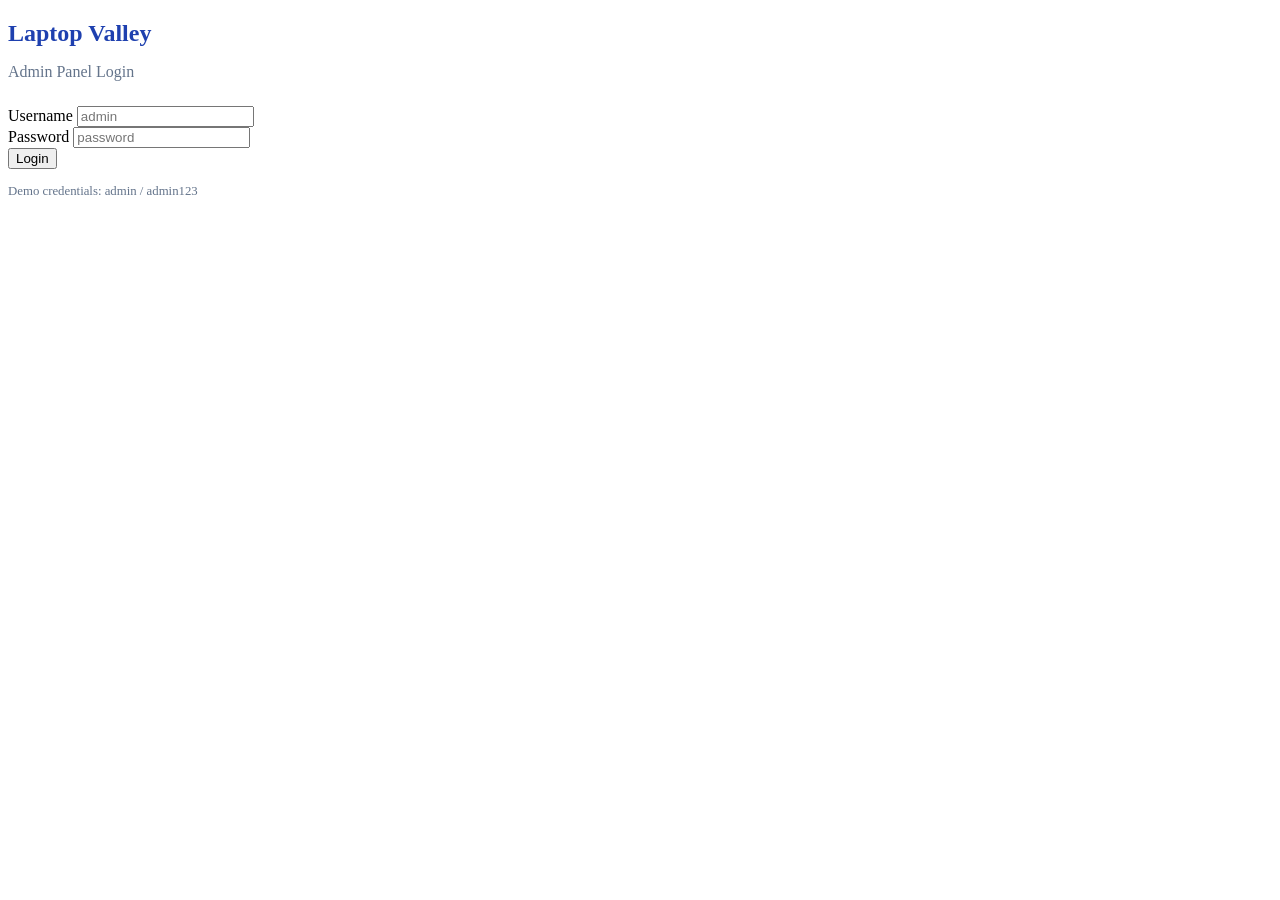
==== admin.html @ 6783f276 "Uploading basic files" ====
<!DOCTYPE html>
<html lang="en">
<head>
<meta charset="UTF-8">
<meta name="viewport" content="width=device-width, initial-scale=1.0">
<title>Admin Panel - Laptop Valley</title>
<link rel="stylesheet" href="css/style.css">
</head>
<body class="admin-body">

<div id="loginScreen" class="admin-login">
  <h2 style="color:#1e40af; margin-bottom:5px;">Laptop Valley</h2>
  <p style="color:#64748b; margin-bottom:25px;">Admin Panel Login</p>
  <div class="form-group" style="text-align:left;">
    <label>Username</label>
    <input type="text" id="adminUser" placeholder="admin">
  </div>
  <div class="form-group" style="text-align:left;">
    <label>Password</label>
    <input type="password" id="adminPass" placeholder="password">
  </div>
  <button type="button" class="btn btn-primary btn-block" id="loginBtn">Login</button>
  <p id="loginError" class="error-text" style="display:none;">Invalid username or password</p>
  <p style="margin-top:15px; font-size:0.8rem; color:#64748b;">
    Demo credentials: admin / admin123
  </p>
</div>

<div id="adminDashboard" style="display:none;">
  <div class="admin-header">
    <div class="logo" style="color:white; font-size:1.4rem;">Laptop<span style="color:#60a5fa;">Valley</span> Admin</div>
    <div>
      <a href="index.html" style="color:white; margin-right:20px;">View Store</a>
      <button type="button" class="btn" style="background:#ef4444; color:white;" id="logoutBtn">Logout</button>
    </div>
  </div>

  <div class="admin-container">
    <div class="stats-grid">
      <div class="stat-card">
        <h4>Total Laptops</h4>
        <div class="num" id="statLaptops">0</div>
      </div>
      <div class="stat-card">
        <h4>Total Orders</h4>
        <div class="num" id="statOrders">0</div>
      </div>
      <div class="stat-card">
        <h4>Pending Orders</h4>
        <div class="num" id="statPending">0</div>
      </div>
      <div class="stat-card">
        <h4>Total Revenue</h4>
        <div class="num" id="statRevenue">Rs. 0</div>
      </div>
    </div>

    <div class="admin-tabs">
      <button type="button" class="tab-btn active" data-tab="add">Add Laptop</button>
      <button type="button" class="tab-btn" data-tab="manage">Manage Laptops</button>
      <button type="button" class="tab-btn" data-tab="orders">Orders</button>
    </div>

    <div id="tab-add" class="tab-content active">
      <div class="card">
        <h2 style="color:#1e40af; margin-bottom:20px;">Add New Laptop</h2>
        <form id="laptopForm">
          <div class="form-row">
            <div class="form-group">
              <label>Brand *</label>
              <select id="f_brand" required>
                <option value="">Select Brand</option>
                <option value="Dell">Dell</option>
                <option value="HP">HP</option>
                <option value="Lenovo">Lenovo</option>
                <option value="ASUS">ASUS</option>
                <option value="Apple">Apple</option>
                <option value="Acer">Acer</option>
                <option value="MSI">MSI</option>
                <option value="Samsung">Samsung</option>
                <option value="Microsoft">Microsoft</option>
              </select>
            </div>
            <div class="form-group">
              <label>Model Name *</label>
              <input type="text" id="f_model" placeholder="e.g. XPS 15 9530" required>
            </div>
          </div>

          <div class="form-row">
            <div class="form-group">
              <label>Processor Brand *</label>
              <select id="f_procBrand" required>
                <option value="">Select</option>
                <option value="Intel">Intel</option>
                <option value="AMD">AMD</option>
                <option value="Apple">Apple</option>
                <option value="Qualcomm">Qualcomm</option>
              </select>
            </div>
            <div class="form-group">
              <label>Processor Model *</label>
              <input type="text" id="f_procModel" placeholder="e.g. Core i7-13700H" required>
            </div>
          </div>

          <div class="form-row">
            <div class="form-group">
              <label>RAM Size *</label>
              <select id="f_ramSize" required>
                <option value="">Select</option>
                <option value="4GB">4GB</option>
                <option value="8GB">8GB</option>
                <option value="16GB">16GB</option>
                <option value="32GB">32GB</option>
                <option value="64GB">64GB</option>
              </select>
            </div>
            <div class="form-group">
              <label>RAM Type *</label>
              <select id="f_ramType" required>
                <option value="">Select</option>
                <option value="DDR4">DDR4</option>
                <option value="DDR5">DDR5</option>
                <option value="LPDDR4X">LPDDR4X</option>
                <option value="LPDDR5">LPDDR5</option>
                <option value="Unified Memory">Unified Memory</option>
              </select>
            </div>
          </div>

          <div class="form-row">
            <div class="form-group">
              <label>Storage Type *</label>
              <select id="f_storageType" required>
                <option value="">Select</option>
                <option value="SSD">SSD</option>
                <option value="HDD">HDD</option>
                <option value="SSD+HDD">SSD+HDD</option>
                <option value="eMMC">eMMC</option>
              </select>
            </div>
            <div class="form-group">
              <label>Storage Capacity *</label>
              <select id="f_storageCap" required>
                <option value="">Select</option>
                <option value="128GB">128GB</option>
                <option value="256GB">256GB</option>
                <option value="512GB">512GB</option>
                <option value="1TB">1TB</option>
                <option value="2TB">2TB</option>
              </select>
            </div>
          </div>

          <div class="form-row">
            <div class="form-group">
              <label>Display Size *</label>
              <select id="f_displaySize" required>
                <option value="">Select</option>
                <option value="13.3 inch">13.3 inch</option>
                <option value="13.6 inch">13.6 inch</option>
                <option value="14 inch">14 inch</option>
                <option value="15.6 inch">15.6 inch</option>
                <option value="16 inch">16 inch</option>
                <option value="17.3 inch">17.3 inch</option>
              </select>
            </div>
            <div class="form-group">
              <label>Display Resolution *</label>
              <select id="f_displayRes" required>
                <option value="">Select</option>
                <option value="HD 1366x768">HD 1366x768</option>
                <option value="FHD 1920x1080">FHD 1920x1080</option>
                <option value="FHD+ 1920x1200">FHD+ 1920x1200</option>
                <option value="QHD 2560x1440">QHD 2560x1440</option>
                <option value="4K UHD 3840x2160">4K UHD 3840x2160</option>
                <option value="Retina">Retina</option>
              </select>
            </div>
          </div>

          <div class="form-row">
            <div class="form-group">
              <label>Display Panel Type *</label>
              <select id="f_displayType" required>
                <option value="">Select</option>
                <option value="IPS">IPS</option>
                <option value="OLED">OLED</option>
                <option value="TN">TN</option>
                <option value="Mini-LED">Mini-LED</option>
              </select>
            </div>
            <div class="form-group">
              <label>Graphics Card *</label>
              <input type="text" id="f_graphics" placeholder="e.g. NVIDIA RTX 4060 8GB" required>
            </div>
          </div>

          <div class="form-row">
            <div class="form-group">
              <label>Operating System *</label>
              <select id="f_os" required>
                <option value="">Select</option>
                <option value="Windows 11 Home">Windows 11 Home</option>
                <option value="Windows 11 Pro">Windows 11 Pro</option>
                <option value="macOS">macOS</option>
                <option value="Linux">Linux</option>
                <option value="No OS">No OS</option>
              </select>
            </div>
            <div class="form-group">
              <label>Battery *</label>
              <input type="text" id="f_battery" placeholder="e.g. 86Wh, up to 13 hrs" required>
            </div>
          </div>

          <div class="form-row">
            <div class="form-group">
              <label>Weight *</label>
              <input type="text" id="f_weight" placeholder="e.g. 1.86 kg" required>
            </div>
            <div class="form-group">
              <label>Color *</label>
              <input type="text" id="f_color" placeholder="e.g. Platinum Silver" required>
            </div>
          </div>

          <div class="form-row">
            <div class="form-group">
              <label>Warranty *</label>
              <select id="f_warranty" required>
                <option value="">Select</option>
                <option value="No Warranty">No Warranty</option>
                <option value="6 Months">6 Months</option>
                <option value="1 Year">1 Year</option>
                <option value="2 Years">2 Years</option>
                <option value="3 Years">3 Years</option>
              </select>
            </div>
            <div class="form-group">
              <label>Price (Rs.) *</label>
              <input type="number" id="f_price" placeholder="e.g. 425000" required min="0">
            </div>
          </div>

          <div class="form-row">
            <div class="form-group">
              <label>Stock Quantity *</label>
              <input type="number" id="f_stock" placeholder="e.g. 10" required min="0">
            </div>
            <div class="form-group">
              <label>Image URL *</label>
              <input type="url" id="f_image" placeholder="https://example.com/image.jpg" required>
            </div>
          </div>

          <div class="form-group">
            <label>Description</label>
            <textarea id="f_description" rows="3" placeholder="Brief description"></textarea>
          </div>

          <input type="hidden" id="f_editId" value="">
          <button type="submit" class="btn btn-primary btn-block" style="padding:14px;" id="submitBtn">
            Add Laptop
          </button>
        </form>
      </div>
    </div>

    <div id="tab-manage" class="tab-content">
      <div class="table-wrap">
        <table class="admin-table">
          <thead>
            <tr>
              <th>Image</th><th>Brand</th><th>Model</th><th>Specs</th>
              <th>Price</th><th>Stock</th><th>Actions</th>
            </tr>
          </thead>
          <tbody id="laptopTableBody"></tbody>
        </table>
      </div>
    </div>

    <div id="tab-orders" class="tab-content">
      <div class="table-wrap">
        <table class="admin-table">
          <thead>
            <tr>
              <th>Order ID</th><th>Customer</th><th>Contact</th>
              <th>Items</th><th>Total</th><th>Payment</th><th>Status</th><th>Action</th>
            </tr>
          </thead>
          <tbody id="ordersTableBody">
            <th>Order ID</th><th>Customer</th><th>Contact</th>
            <th>Items</th><th>Total</th><th>Payment</th><th>Status</th><th>Action</th>
          </tbody>
        </table>
      </div>
    </div>
  </div>
</div>

<div class="toast" id="toast"></div>

<script src="js/data.js"></script>
<script src="js/admin.js"></script>
</body>
</html>
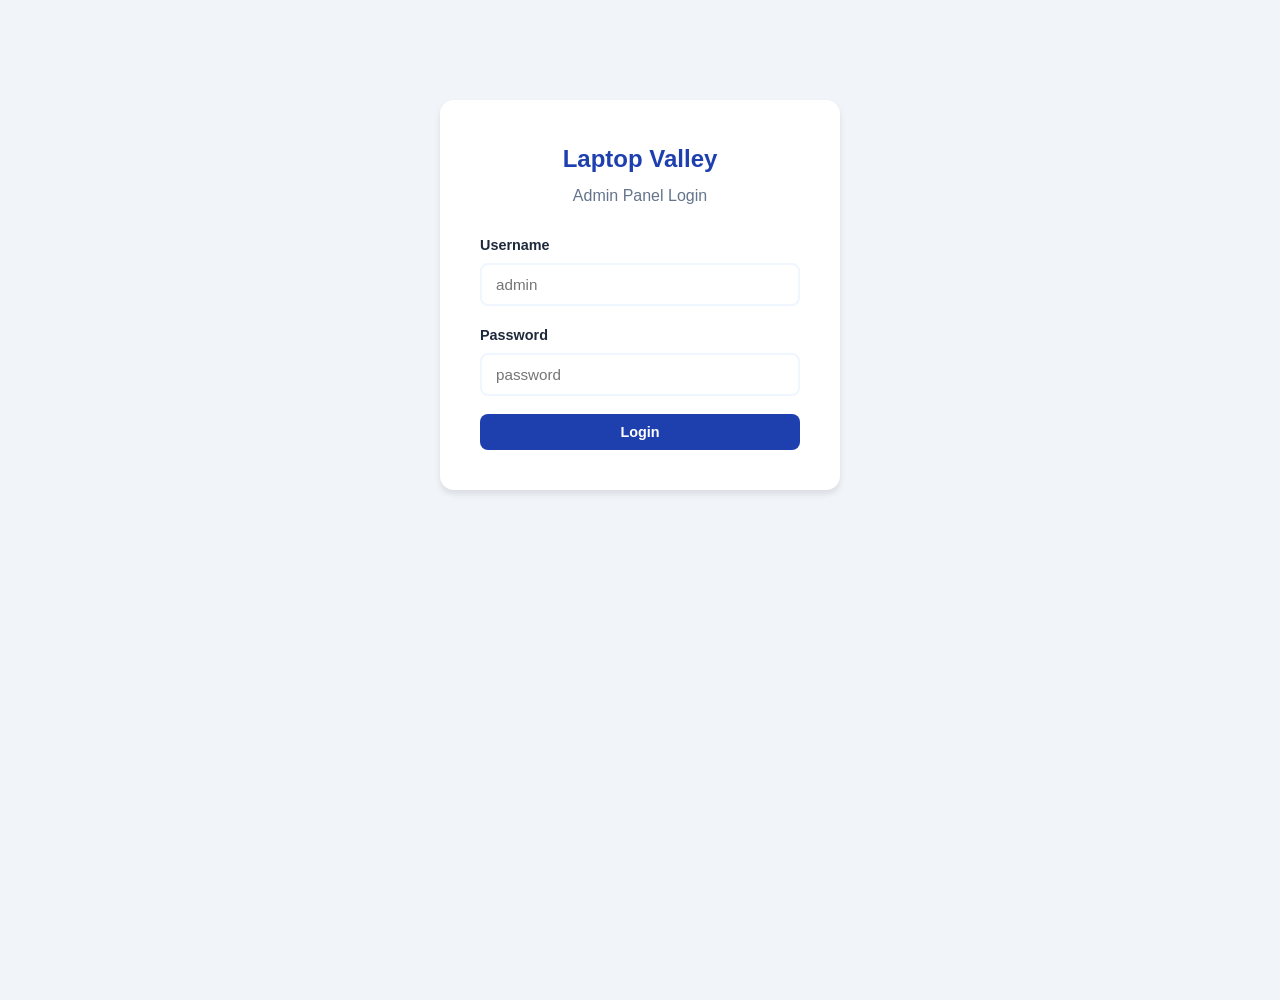
==== commit 34e18c2e: "Fix HTML encoding issues in admin.html" ====
--- a/admin.html
+++ b/admin.html
@@ -21,9 +21,6 @@
   </div>
   <button type="button" class="btn btn-primary btn-block" id="loginBtn">Login</button>
   <p id="loginError" class="error-text" style="display:none;">Invalid username or password</p>
-  <p style="margin-top:15px; font-size:0.8rem; color:#64748b;">
-    Demo credentials: admin / admin123
-  </p>
 </div>
 
 <div id="adminDashboard" style="display:none;">
@@ -306,4 +303,4 @@
 <script src="js/data.js"></script>
 <script src="js/admin.js"></script>
 </body>
-</html>+</html>
--- a/css/style.css
+++ b/css/style.css
@@ -0,0 +1,567 @@
+:root {
+  --primary-blue: #1e40af;
+  --secondary-blue: #3b82f6;
+  --light-blue: #eff6ff;
+  --accent-blue: #60a5fa;
+  --dark-blue: #1e3a8a;
+  --white: #ffffff;
+  --gray: #64748b;
+  --light-gray: #f1f5f9;
+  --danger: #ef4444;
+  --success: #22c55e;
+  --shadow: 0 4px 6px rgba(0,0,0,0.1);
+}
+
+* { margin:0; padding:0; box-sizing:border-box; }
+
+body {
+  font-family: 'Segoe UI', Tahoma, Geneva, Verdana, sans-serif;
+  background: var(--light-blue);
+  color: #1e293b;
+  line-height: 1.6;
+}
+
+a { text-decoration:none; color:inherit; }
+ul { list-style:none; }
+img { max-width:100%; display:block; }
+
+.container {
+  max-width: 1200px;
+  margin: 0 auto;
+  padding: 0 20px;
+}
+
+.navbar {
+  background: var(--white);
+  box-shadow: var(--shadow);
+  position: sticky;
+  top: 0;
+  z-index: 100;
+}
+
+.nav-content {
+  display:flex;
+  justify-content:space-between;
+  align-items:center;
+  padding: 15px 20px;
+  max-width:1200px;
+  margin:0 auto;
+}
+
+.logo {
+  font-size: 1.8rem;
+  font-weight: 800;
+  color: var(--primary-blue);
+  display:flex;
+  align-items:center;
+  gap:8px;
+}
+.logo span { color: var(--secondary-blue); }
+
+.nav-links {
+  display:flex;
+  gap: 30px;
+  align-items:center;
+}
+
+.nav-links a {
+  font-weight:600;
+  color:#334155;
+  transition:.3s;
+}
+.nav-links a:hover { color: var(--secondary-blue); }
+
+.cart-icon {
+  position:relative;
+  font-size:1.4rem;
+  cursor:pointer;
+}
+
+.cart-count {
+  position:absolute;
+  top:-8px;
+  right:-10px;
+  background:var(--danger);
+  color:white;
+  font-size:0.7rem;
+  padding:2px 6px;
+  border-radius:50%;
+  font-weight:bold;
+}
+
+.admin-link {
+  background: var(--primary-blue);
+  color: white !important;
+  padding: 8px 18px;
+  border-radius: 6px;
+  font-size: 0.9rem;
+}
+
+.mobile-toggle { display:none; font-size:1.5rem; cursor:pointer; color: #dcfce7; background-color: var(--secondary-blue);  padding: 1px 8px; border-radius: 11px; }
+
+.hero {
+  background: linear-gradient(135deg, var(--dark-blue), var(--secondary-blue));
+  color:white;
+  padding: 60px 20px;
+  text-align:center;
+}
+
+.hero h1 { font-size: 2.8rem; margin-bottom:15px; }
+.hero p { font-size: 1.2rem; opacity:0.9; max-width:600px; margin:0 auto 25px; }
+
+.hero-btn {
+  display:inline-block;
+  background:white;
+  color: var(--primary-blue);
+  padding: 12px 35px;
+  border-radius: 30px;
+  font-weight:700;
+  transition:.3s;
+}
+.hero-btn:hover { transform: translateY(-3px); box-shadow: var(--shadow); }
+
+.filter-bar {
+  background:white;
+  padding: 20px;
+  margin: 25px auto;
+  border-radius:10px;
+  box-shadow: var(--shadow);
+  display:flex;
+  gap:15px;
+  flex-wrap:wrap;
+  align-items:center;
+  max-width:1200px;
+}
+
+.filter-bar select, .filter-bar input {
+  padding: 10px 15px;
+  border:2px solid var(--light-blue);
+  border-radius:8px;
+  font-size:0.95rem;
+  outline:none;
+}
+.filter-bar select:focus, .filter-bar input:focus { border-color: var(--secondary-blue); }
+
+.section-title {
+  text-align:center;
+  font-size:2rem;
+  color: var(--primary-blue);
+  margin: 40px 0 25px;
+}
+
+.laptop-grid {
+  display:grid;
+  grid-template-columns: repeat(auto-fill, minmax(270px, 1fr));
+  gap:25px;
+  padding: 0 20px 60px;
+  max-width:1200px;
+  margin:0 auto;
+}
+
+.laptop-card {
+  background:white;
+  border-radius:12px;
+  overflow:hidden;
+  box-shadow: var(--shadow);
+  transition: transform .3s, box-shadow .3s;
+  display:flex;
+  flex-direction:column;
+}
+
+.laptop-card:hover {
+  transform: translateY(-8px);
+  box-shadow: 0 10px 20px rgba(30,64,175,0.15);
+}
+
+.laptop-img {
+  height: 200px;
+  background: var(--light-gray);
+  display:flex;
+  align-items:center;
+  justify-content:center;
+  overflow:hidden;
+}
+.laptop-img img { height:100%; object-fit:contain; }
+
+.laptop-info { padding: 18px; flex:1; display:flex; flex-direction:column; }
+
+.laptop-brand {
+  color: var(--secondary-blue);
+  font-size:0.8rem;
+  font-weight:700;
+  text-transform:uppercase;
+  letter-spacing: 1px;
+}
+
+.laptop-name { font-size:1.15rem; font-weight:700; margin: 5px 0 10px; color:#1e293b; }
+
+.laptop-specs {
+  font-size:0.85rem;
+  color: var(--gray);
+  margin-bottom:12px;
+  flex:1;
+}
+.laptop-specs li {
+  margin-bottom:6px;
+  display:flex;
+  align-items:center;
+  gap:8px;
+}
+.laptop-specs li::before {
+  content:"";
+  display:inline-block;
+  width:6px;
+  height:6px;
+  min-width:6px;
+  background: var(--secondary-blue);
+  border-radius:50%;
+  flex-shrink:0;
+}
+
+.laptop-price-row {
+  display:flex;
+  justify-content:space-between;
+  align-items:center;
+  margin-top:auto;
+}
+
+.laptop-price { font-size:1.4rem; font-weight:800; color: var(--primary-blue); }
+.stock-badge { font-size:0.75rem; padding:3px 10px; border-radius:12px; font-weight:600; white-space:nowrap; }
+.in-stock { background:#dcfce7; color:#166534; }
+.out-stock { background:#fee2e2; color:#991b1b; }
+.low-stock { background:#fef3c7; color:#92400e; }
+
+
+.laptop-actions { display:flex; gap:8px; margin-top:12px; }
+
+.btn {
+  padding: 10px 16px;
+  border:none;
+  border-radius:8px;
+  cursor:pointer;
+  font-weight:600;
+  font-size:0.9rem;
+  transition:.3s;
+}
+
+.btn-primary { background: var(--primary-blue); color:white; flex:1; }
+.btn-primary:hover { background: var(--dark-blue); }
+.btn-outline { background:transparent; border:2px solid var(--secondary-blue); color:var(--secondary-blue); }
+.btn-outline:hover { background: var(--light-blue); }
+.btn-danger { background: var(--danger); color:white; }
+.btn-success { background: var(--success); color:white; }
+.btn-block { width:100%; }
+.btn:disabled { opacity:0.5; cursor:not-allowed; }
+
+.modal-overlay {
+  display:none;
+  position:fixed;
+  top:0; left:0; right:0; bottom:0;
+  background:rgba(15,23,42,0.6);
+  z-index:1000;
+  align-items:center;
+  justify-content:center;
+  padding:20px;
+  overflow-y:auto;
+}
+.modal-overlay.active { display:flex; }
+
+.modal-box {
+  background:white;
+  border-radius:14px;
+  max-width:700px;
+  width:100%;
+  max-height:90vh;
+  overflow-y:auto;
+  padding:30px;
+  position:relative;
+}
+
+.modal-close {
+  position:absolute;
+  top:15px; right:20px;
+  font-size:1.5rem;
+  cursor:pointer;
+  color:var(--gray);
+  background:none;
+  border:none;
+}
+
+.detail-grid {
+  display:grid;
+  grid-template-columns: 1fr 1fr;
+  gap:20px;
+  margin-top:20px;
+}
+@media(max-width:600px){ .detail-grid{grid-template-columns:1fr;} }
+
+.spec-table { width:100%; border-collapse:collapse; margin-top:15px; }
+.spec-table tr { border-bottom:1px solid var(--light-gray); }
+.spec-table td { padding:8px 0; font-size:0.9rem; }
+.spec-table td:first-child { font-weight:600; color:var(--gray); width:40%; }
+
+.cart-sidebar {
+  position:fixed;
+  top:0; right:-420px;
+  width:400px;
+  max-width:90vw;
+  height:100vh;
+  background:white;
+  box-shadow:-5px 0 20px rgba(0,0,0,0.15);
+  z-index:1001;
+  transition: right .35s ease;
+  display:flex;
+  flex-direction:column;
+}
+.cart-sidebar.active { right:0; }
+
+.cart-header {
+  padding:20px;
+  background: var(--primary-blue);
+  color:white;
+  display:flex;
+  justify-content:space-between;
+  align-items:center;
+}
+.cart-header h3 { font-size:1.3rem; }
+.cart-header button { background:none; border:none; color:white; font-size:1.5rem; cursor:pointer; }
+
+.cart-items { flex:1; overflow-y:auto; padding:15px; }
+
+.cart-item {
+  display:flex;
+  gap:12px;
+  padding:12px 0;
+  border-bottom:1px solid var(--light-gray);
+}
+.cart-item img { width:70px; height:70px; object-fit:contain; background:var(--light-gray); border-radius:8px; }
+.cart-item-info { flex:1; }
+.cart-item-info h4 { font-size:0.95rem; margin-bottom:4px; }
+.cart-item-price { color:var(--primary-blue); font-weight:700; }
+.qty-controls { display:flex; align-items:center; gap:8px; margin-top:6px; }
+.qty-controls button {
+  width:26px; height:26px; border-radius:50%; border:1px solid var(--gray);
+  background:white; cursor:pointer; font-weight:bold;
+}
+.qty-controls button:disabled { opacity:0.4; cursor:not-allowed; }
+.remove-item { color:var(--danger); font-size:0.8rem; cursor:pointer; margin-top:6px; display:inline-block; }
+
+.cart-footer { padding:20px; border-top:1px solid var(--light-gray); }
+.cart-total-row { display:flex; justify-content:space-between; font-size:1.2rem; font-weight:700; margin-bottom:15px; }
+
+.empty-cart { text-align:center; padding:60px 20px; color:var(--gray); }
+
+.overlay-bg {
+  display:none;
+  position:fixed; inset:0; background:rgba(0,0,0,0.4); z-index:1000;
+}
+.overlay-bg.active { display:block; }
+
+/* STOCK ALERT MODAL */
+.stock-icon-circle {
+  width:70px;
+  height:70px;
+  background:#fee2e2;
+  border-radius:50%;
+  display:flex;
+  align-items:center;
+  justify-content:center;
+  margin:0 auto 20px;
+}
+.stock-icon-dot {
+  width:10px;
+  height:10px;
+  background:var(--danger);
+  border-radius:50%;
+}
+
+footer {
+  background: var(--dark-blue);
+  color:white;
+  padding:40px 20px 20px;
+  text-align:center;
+  margin-top:40px;
+}
+footer p { opacity:0.8; font-size:0.9rem; margin-top:15px; }
+
+.form-group { margin-bottom:18px; }
+.form-group label { display:block; margin-bottom:6px; font-weight:600; font-size:0.9rem; }
+.form-group input, .form-group select, .form-group textarea {
+  width:100%;
+  padding:11px 14px;
+  border:2px solid var(--light-blue);
+  border-radius:8px;
+  font-size:0.95rem;
+  outline:none;
+  font-family:inherit;
+}
+.form-group input:focus, .form-group select:focus, .form-group textarea:focus {
+  border-color: var(--secondary-blue);
+}
+.form-row { display:grid; grid-template-columns:1fr 1fr; gap:15px; }
+@media(max-width:600px){ .form-row{grid-template-columns:1fr;} }
+
+.card {
+  background:white;
+  border-radius:12px;
+  box-shadow: var(--shadow);
+  padding:30px;
+}
+
+.checkout-wrapper {
+  max-width:1000px;
+  margin:30px auto;
+  display:grid;
+  grid-template-columns: 1.3fr 1fr;
+  gap:25px;
+  padding:0 20px 60px;
+}
+@media(max-width:800px){ .checkout-wrapper{grid-template-columns:1fr;} }
+
+.order-summary-item {
+  display:flex;
+  justify-content:space-between;
+  padding:10px 0;
+  border-bottom:1px solid var(--light-gray);
+  font-size:0.9rem;
+}
+
+.summary-total {
+  display:flex;
+  justify-content:space-between;
+  font-size:1.3rem;
+  font-weight:800;
+  color:var(--primary-blue);
+  padding-top:15px;
+  margin-top:10px;
+  border-top:2px solid var(--light-blue);
+}
+
+.contact-note {
+  background: var(--light-blue);
+  border-left:4px solid var(--secondary-blue);
+  padding:15px;
+  border-radius:8px;
+  font-size:0.85rem;
+  margin-top:15px;
+}
+
+.admin-body { background: var(--light-gray); min-height:100vh; }
+
+.admin-login {
+  max-width:400px;
+  margin:100px auto;
+  background:white;
+  padding:40px;
+  border-radius:14px;
+  box-shadow: var(--shadow);
+  text-align:center;
+}
+
+.admin-header {
+  background: var(--dark-blue);
+  color:white;
+  padding:18px 30px;
+  display:flex;
+  justify-content:space-between;
+  align-items:center;
+}
+
+.admin-container { max-width:1200px; margin:0 auto; padding:25px 20px; }
+
+.admin-tabs { display:flex; gap:10px; margin-bottom:25px; flex-wrap:wrap; }
+.tab-btn {
+  padding:10px 22px;
+  background:white;
+  border:2px solid var(--light-blue);
+  border-radius:8px;
+  cursor:pointer;
+  font-weight:600;
+  color:var(--gray);
+}
+.tab-btn.active { background: var(--primary-blue); color:white; border-color:var(--primary-blue); }
+
+.tab-content { display:none; }
+.tab-content.active { display:block; }
+
+.stats-grid {
+  display:grid;
+  grid-template-columns: repeat(auto-fit, minmax(200px,1fr));
+  gap:20px;
+  margin-bottom:25px;
+}
+.stat-card {
+  background:white;
+  padding:22px;
+  border-radius:12px;
+  box-shadow:var(--shadow);
+  border-left:5px solid var(--secondary-blue);
+}
+.stat-card h4 { color:var(--gray); font-size:0.85rem; text-transform:uppercase; }
+.stat-card .num { font-size:2rem; font-weight:800; color:var(--primary-blue); margin-top:5px; }
+
+.admin-table { width:100%; border-collapse:collapse; background:white; border-radius:10px; overflow:hidden; }
+.admin-table th { background: var(--primary-blue); color:white; padding:12px; text-align:left; font-size:0.85rem; }
+.admin-table td { padding:12px; border-bottom:1px solid var(--light-gray); font-size:0.85rem; }
+.admin-table tr:hover { background: var(--light-blue); }
+.table-wrap { overflow-x:auto; background:white; border-radius:10px; box-shadow:var(--shadow); }
+
+.action-btns { display:flex; gap:6px; flex-wrap:wrap; }
+.icon-btn { padding:6px 10px; font-size:0.8rem; }
+
+.badge { padding:3px 10px; border-radius:12px; font-size:0.75rem; font-weight:600; }
+.badge-pending { background:#fef3c7; color:#92400e; }
+.badge-confirmed { background:#dcfce7; color:#166534; }
+
+.error-text { color: var(--danger); font-size: 0.85rem; margin-top: 10px; text-align:center; }
+
+.toast {
+  position:fixed;
+  top:20px; right:20px;
+  background: var(--success);
+  color:white;
+  padding:15px 25px;
+  border-radius:8px;
+  box-shadow:var(--shadow);
+  z-index:2000;
+  display:none;
+}
+.toast.error { background: var(--danger); }
+
+@media(max-width:768px){
+  .nav-links {
+    position:fixed; top:70px; right:-100%;
+    background:white; flex-direction:column;
+    width:250px; height:calc(100vh - 70px);
+    padding:30px 20px; transition:.3s;
+    box-shadow:-5px 0 15px rgba(0,0,0,0.1);
+  }
+  .nav-links.active { right:0; }
+  .mobile-toggle { display:block; }
+  .hero h1 { font-size:2rem; }
+}
+
+#footer-divider {
+  display: block;
+  width: 95%;
+  height: 1px;
+  background-color: rgba(255, 255, 255, 0.5);
+  margin: 20px auto;
+}
+
+.footer-credit {
+  color: white;
+  text-decoration: none;
+  transition: color 0.3s;
+  display: flex;
+  align-items: center;
+  justify-content: center;
+  flex-direction: row;
+}
+
+.footer-credit img {
+  width: 90px;
+  height: auto;
+  vertical-align: middle;
+  margin-left: 8px;
+}
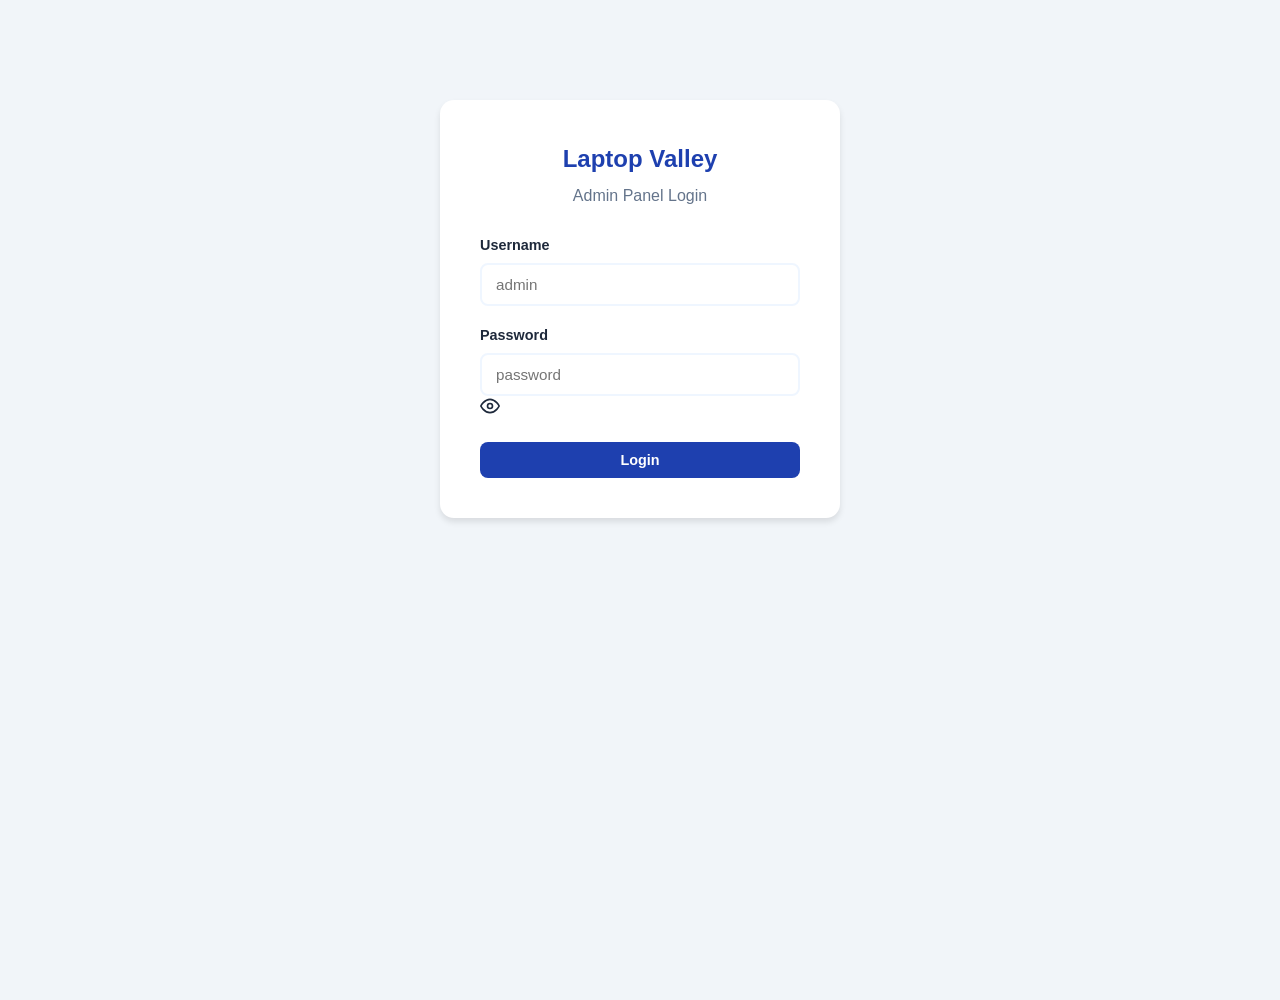
==== commit e333ee93: "Implement password visibility toggle in admin login Added password visibility toggle feature to the " ====
--- a/admin.html
+++ b/admin.html
@@ -16,9 +16,21 @@
     <input type="text" id="adminUser" placeholder="admin">
   </div>
   <div class="form-group" style="text-align:left;">
-    <label>Password</label>
+  <label>Password</label>
+  <div class="password-wrapper">
     <input type="password" id="adminPass" placeholder="password">
+    <span class="toggle-eye" id="togglePassEye">
+      <svg id="eyeOpen" xmlns="http://www.w3.org/2000/svg" width="20" height="20" viewBox="0 0 24 24" fill="none" stroke="currentColor" stroke-width="2" stroke-linecap="round" stroke-linejoin="round">
+        <path d="M1 12s4-8 11-8 11 8 11 8-4 8-11 8-11-8-11-8Z"></path>
+        <circle cx="12" cy="12" r="3"></circle>
+      </svg>
+      <svg id="eyeClosed" xmlns="http://www.w3.org/2000/svg" width="20" height="20" viewBox="0 0 24 24" fill="none" stroke="currentColor" stroke-width="2" stroke-linecap="round" stroke-linejoin="round" style="display:none;">
+        <path d="M17.94 17.94A10.94 10.94 0 0 1 12 20c-7 0-11-8-11-8a18.45 18.45 0 0 1 5.06-5.94M9.9 4.24A9.12 9.12 0 0 1 12 4c7 0 11 8 11 8a18.5 18.5 0 0 1-2.16 3.19m-6.72-1.07a3 3 0 1 1-4.24-4.24"></path>
+        <line x1="1" y1="1" x2="23" y2="23"></line>
+      </svg>
+    </span>
   </div>
+</div>
   <button type="button" class="btn btn-primary btn-block" id="loginBtn">Login</button>
   <p id="loginError" class="error-text" style="display:none;">Invalid username or password</p>
 </div>
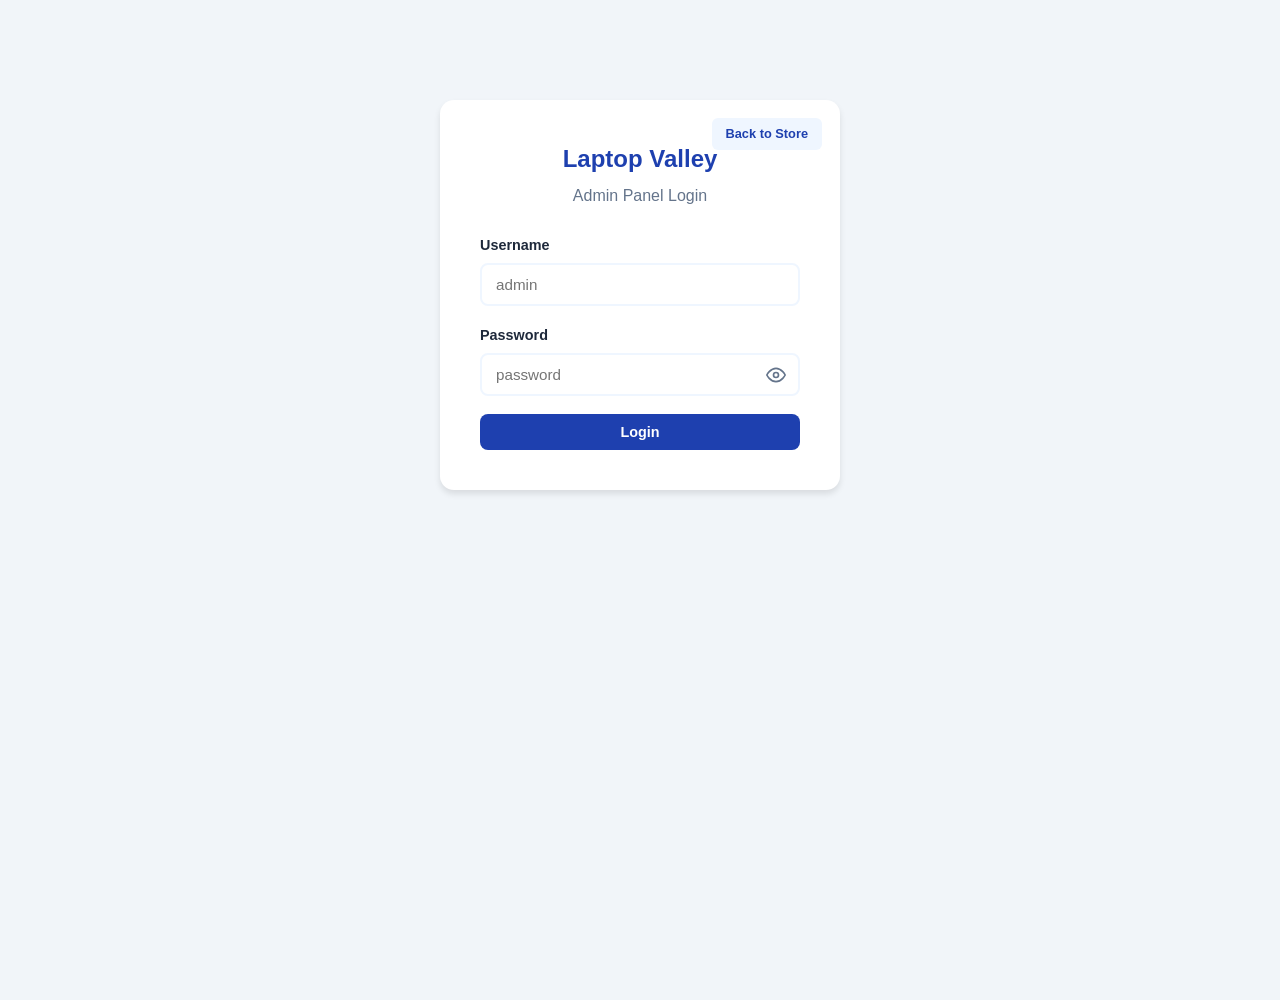
==== commit 481af850: "Add back button to admin login screen Added a back button to the login screen for better navigation." ====
--- a/admin.html
+++ b/admin.html
@@ -9,9 +9,9 @@
 <body class="admin-body">
 
 <div id="loginScreen" class="admin-login">
+  <a href="index.html" class="back-to-store-btn">Back to Store</a>
   <h2 style="color:#1e40af; margin-bottom:5px;">Laptop Valley</h2>
-  <p style="color:#64748b; margin-bottom:25px;">Admin Panel Login</p>
-  <div class="form-group" style="text-align:left;">
+  <p style="color:#64748b; margin-bottom:25px;">Admin Panel Login</p>  <div class="form-group" style="text-align:left;">
     <label>Username</label>
     <input type="text" id="adminUser" placeholder="admin">
   </div>
--- a/css/style.css
+++ b/css/style.css
@@ -395,6 +395,33 @@
   outline:none;
   font-family:inherit;
 }
+
+.password-wrapper {
+  position: relative;
+  width: 100%;
+}
+
+.password-wrapper input {
+  width: 100%;
+  padding-right: 45px;
+}
+
+.toggle-eye {
+  position: absolute;
+  right: 14px;
+  top: 50%;
+  transform: translateY(-50%);
+  cursor: pointer;
+  color: var(--gray);
+  display: flex;
+  align-items: center;
+  user-select: none;
+}
+
+.toggle-eye:hover {
+  color: var(--secondary-blue);
+}
+
 .form-group input:focus, .form-group select:focus, .form-group textarea:focus {
   border-color: var(--secondary-blue);
 }
@@ -456,6 +483,25 @@
   border-radius:14px;
   box-shadow: var(--shadow);
   text-align:center;
+  position: relative;
+}
+
+.back-to-store-btn {
+  position: absolute;
+  top: 18px;
+  right: 18px;
+  background: var(--light-blue);
+  color: var(--primary-blue);
+  padding: 6px 14px;
+  border-radius: 6px;
+  font-size: 0.8rem;
+  font-weight: 600;
+  transition: 0.3s;
+}
+
+.back-to-store-btn:hover {
+  background: var(--secondary-blue);
+  color: white;
 }
 
 .admin-header {
@@ -512,7 +558,50 @@
 .badge { padding:3px 10px; border-radius:12px; font-size:0.75rem; font-weight:600; }
 .badge-pending { background:#fef3c7; color:#92400e; }
 .badge-confirmed { background:#dcfce7; color:#166534; }
-
+.badge-declined { background:#fee2e2; color:#991b1b; }
+.badge-refund { background:#fef3c7; color:#92400e; }
+
+/* Status dropdown styling */
+.status-dropdown {
+  padding: 6px 10px;
+  border: 2px solid var(--light-blue);
+  border-radius: 6px;
+  font-size: 0.8rem;
+  font-weight: 600;
+  background: white;
+  cursor: pointer;
+  outline: none;
+  font-family: inherit;
+  min-width: 110px;
+}
+
+.status-dropdown:focus {
+  border-color: var(--secondary-blue);
+}
+
+.status-dropdown[data-current="confirmed"] {
+  background: #dcfce7;
+  color: #166534;
+  border-color: #86efac;
+}
+
+.status-dropdown[data-current="declined"] {
+  background: #fee2e2;
+  color: #991b1b;
+  border-color: #fca5a5;
+}
+
+.status-dropdown[data-current="refund"] {
+  background: #fef3c7;
+  color: #92400e;
+  border-color: #fde68a;
+}
+
+.status-dropdown[data-current="pending"] {
+  background: #fef3c7;
+  color: #92400e;
+  border-color: #fde68a;
+}
 .error-text { color: var(--danger); font-size: 0.85rem; margin-top: 10px; text-align:center; }
 
 .toast {
@@ -564,4 +653,4 @@
   height: auto;
   vertical-align: middle;
   margin-left: 8px;
-}+}
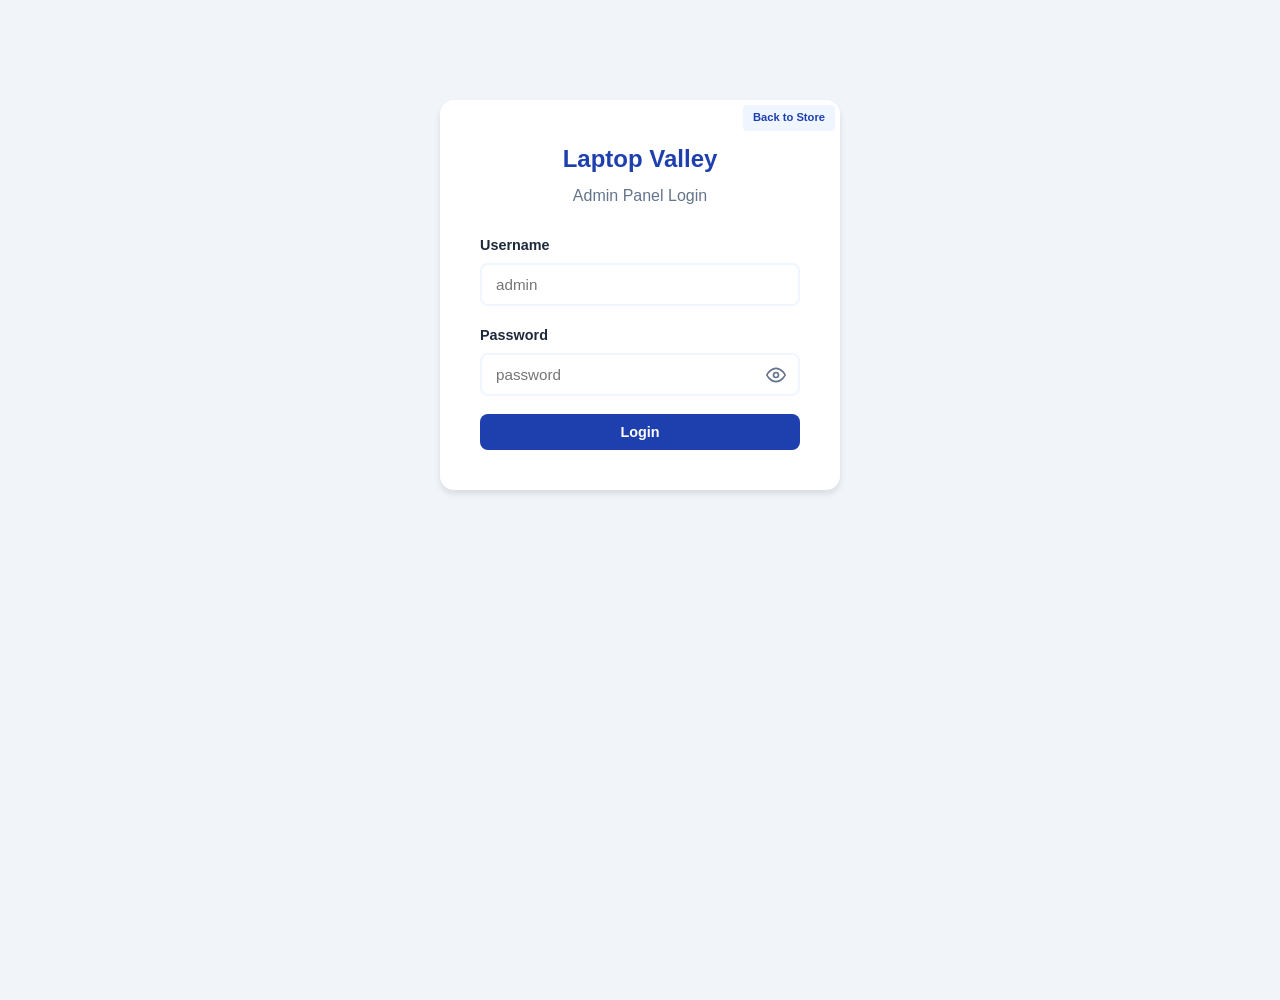
==== commit 6dd61798: "Fix HTML encoding issues in admin.html" ====
--- a/admin.html
+++ b/admin.html
@@ -40,6 +40,7 @@
     <div class="logo" style="color:white; font-size:1.4rem;">Laptop<span style="color:#60a5fa;">Valley</span> Admin</div>
     <div>
       <a href="index.html" style="color:white; margin-right:20px;">View Store</a>
+      <button type="button" class="btn btn-outline" style="color:white; border-color:white; margin-right:10px;" id="changePasswordBtn">Change Password</button>
       <button type="button" class="btn" style="background:#ef4444; color:white;" id="logoutBtn">Logout</button>
     </div>
   </div>
--- a/css/style.css
+++ b/css/style.css
@@ -487,16 +487,16 @@
 }
 
 .back-to-store-btn {
-  position: absolute;
-  top: 18px;
-  right: 18px;
-  background: var(--light-blue);
-  color: var(--primary-blue);
-  padding: 6px 14px;
-  border-radius: 6px;
-  font-size: 0.8rem;
-  font-weight: 600;
-  transition: 0.3s;
+    position: absolute;
+    top: 5px;
+    right: 5px;
+    background: var(--light-blue);
+    color: var(--primary-blue);
+    padding: 4px 10px;
+    border-radius: 4px;
+    font-size: 0.7rem;
+    font-weight: 600;
+    transition: 0.3s;
 }
 
 .back-to-store-btn:hover {
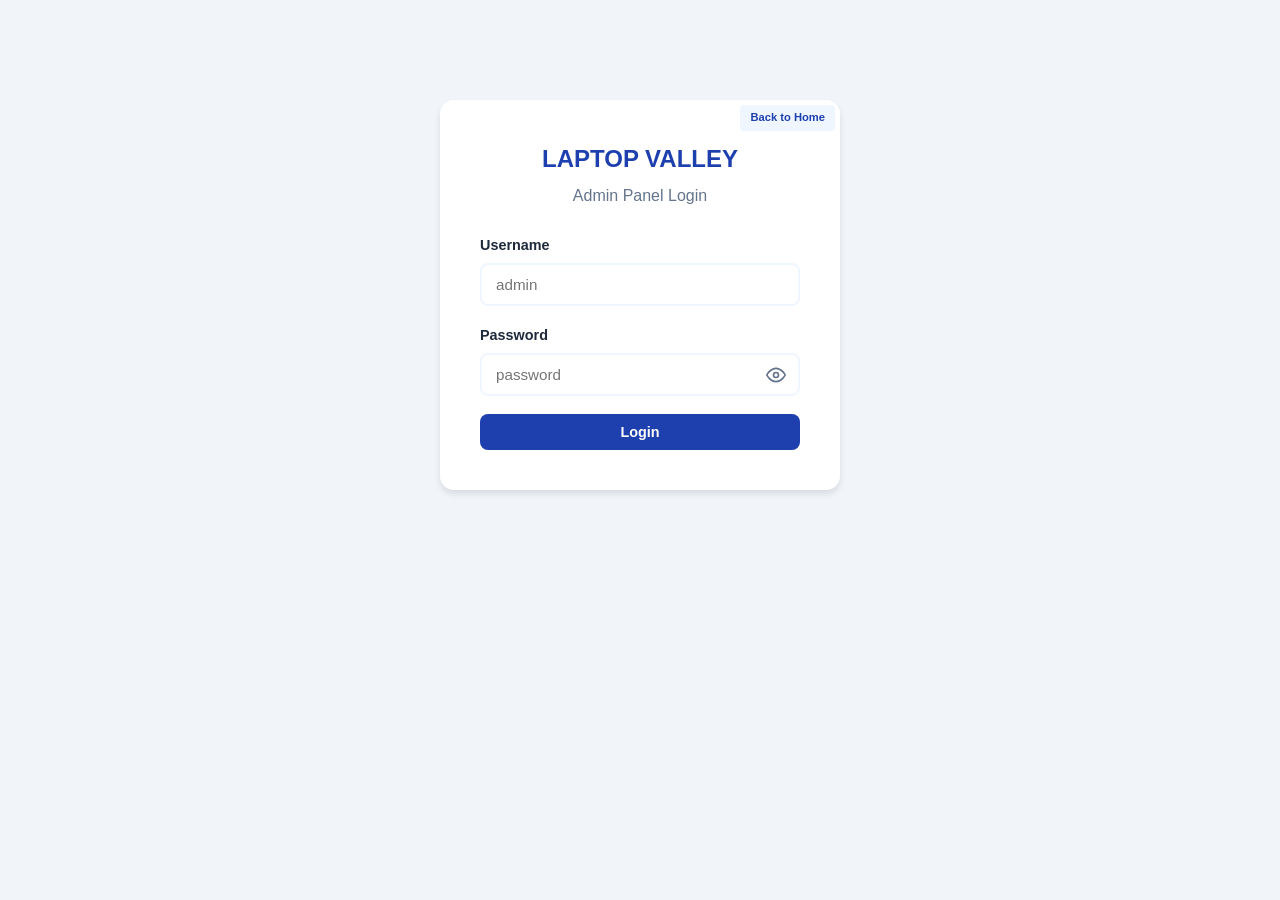
==== commit d914be5f: "Update print statement from 'Hello' to 'Goodbye'" ====
--- a/admin.html
+++ b/admin.html
@@ -4,13 +4,14 @@
 <meta charset="UTF-8">
 <meta name="viewport" content="width=device-width, initial-scale=1.0">
 <title>Admin Panel - Laptop Valley</title>
-<link rel="stylesheet" href="css/style.css">
+<link rel="stylesheet" href="css/style.css?v=10">
+<link rel="shortcut icon" href="assets/favicon.png" type="image/x-icon">
 </head>
 <body class="admin-body">
 
 <div id="loginScreen" class="admin-login">
-  <a href="index.html" class="back-to-store-btn">Back to Store</a>
-  <h2 style="color:#1e40af; margin-bottom:5px;">Laptop Valley</h2>
+  <a href="index.html#home" class="back-to-store-btn">Back to Home</a>
+  <h2 style="color:#1e40af; margin-bottom:5px;">LAPTOP VALLEY</h2>
   <p style="color:#64748b; margin-bottom:25px;">Admin Panel Login</p>  <div class="form-group" style="text-align:left;">
     <label>Username</label>
     <input type="text" id="adminUser" placeholder="admin">
@@ -39,7 +40,7 @@
   <div class="admin-header">
     <div class="logo" style="color:white; font-size:1.4rem;">Laptop<span style="color:#60a5fa;">Valley</span> Admin</div>
     <div>
-      <a href="index.html" style="color:white; margin-right:20px;">View Store</a>
+      <a href="index.html#store" id="view-store-btn">View Store</a>
       <button type="button" class="btn btn-outline" style="color:white; border-color:white; margin-right:10px;" id="changePasswordBtn">Change Password</button>
       <button type="button" class="btn" style="background:#ef4444; color:white;" id="logoutBtn">Logout</button>
     </div>
@@ -48,7 +49,7 @@
   <div class="admin-container">
     <div class="stats-grid">
       <div class="stat-card">
-        <h4>Total Laptops</h4>
+        <h4>Total Products</h4>
         <div class="num" id="statLaptops">0</div>
       </div>
       <div class="stat-card">
@@ -66,41 +67,72 @@
     </div>
 
     <div class="admin-tabs">
-      <button type="button" class="tab-btn active" data-tab="add">Add Laptop</button>
-      <button type="button" class="tab-btn" data-tab="manage">Manage Laptops</button>
+      <button type="button" class="tab-btn active" data-tab="add">Add Product</button>
+      <button type="button" class="tab-btn" data-tab="manage">Manage Products</button>
       <button type="button" class="tab-btn" data-tab="orders">Orders</button>
     </div>
 
     <div id="tab-add" class="tab-content active">
       <div class="card">
-        <h2 style="color:#1e40af; margin-bottom:20px;">Add New Laptop</h2>
+        <h2 style="color:#1e40af; margin-bottom:20px;">Add New Product</h2>
         <form id="laptopForm">
           <div class="form-row">
             <div class="form-group">
+              <label>Category *</label>
+              <select id="f_category" required onchange="syncProductFormMode()">
+                <option value="Laptop">Laptop</option>
+                <option value="Accessories">Accessories</option>
+                <option value="Desktop PC">Desktop PC</option>
+              </select>
+            </div>
+            <div class="form-group">
+              <label>Subcategory</label>
+              <select id="f_subcategory">
+                <optgroup label="Laptop">
+                  <option value="Laptop">Laptop</option>
+                </optgroup>
+                <optgroup label="Desktop PC">
+                  <option value="Gaming PC">Gaming PC</option>
+                  <option value="Office PC">Office PC</option>
+                  <option value="Workstation">Workstation</option>
+                  <option value="Mini PC">Mini PC</option>
+                  <option value="All-in-One PC">All-in-One PC</option>
+                  <option value="Custom Build">Custom Build</option>
+                  <option value="Other Desktop">Other Desktop</option>
+                </optgroup>
+                <optgroup label="Accessories">
+                  <option value="Mouse">Mouse</option>
+                  <option value="Keyboard">Keyboard</option>
+                  <option value="Headset">Headset</option>
+                  <option value="Laptop Bag">Laptop Bag</option>
+                  <option value="Charger / Adapter">Charger / Adapter</option>
+                  <option value="Cooling Pad">Cooling Pad</option>
+                  <option value="Dock / Hub">Dock / Hub</option>
+                  <option value="Storage">Storage</option>
+                  <option value="RAM / Memory">RAM / Memory</option>
+                  <option value="Monitor">Monitor</option>
+                  <option value="Cable">Cable</option>
+                  <option value="Other">Other</option>
+                </optgroup>
+              </select>
+            </div>
+          </div>
+          <div class="form-row">
+            <div class="form-group">
               <label>Brand *</label>
-              <select id="f_brand" required>
-                <option value="">Select Brand</option>
-                <option value="Dell">Dell</option>
-                <option value="HP">HP</option>
-                <option value="Lenovo">Lenovo</option>
-                <option value="ASUS">ASUS</option>
-                <option value="Apple">Apple</option>
-                <option value="Acer">Acer</option>
-                <option value="MSI">MSI</option>
-                <option value="Samsung">Samsung</option>
-                <option value="Microsoft">Microsoft</option>
-              </select>
-            </div>
-            <div class="form-group">
-              <label>Model Name *</label>
-              <input type="text" id="f_model" placeholder="e.g. XPS 15 9530" required>
-            </div>
-          </div>
-
+              <input type="text" id="f_brand" placeholder="e.g. Dell, Logitech, Anker" required>
+            </div>
+            <div class="form-group">
+              <label>Product Name / Model *</label>
+              <input type="text" id="f_model" placeholder="e.g. XPS 15 9530 / Logitech G102" required>
+            </div>
+          </div>
+
+          <div id="laptopSpecsFields">
           <div class="form-row">
             <div class="form-group">
               <label>Processor Brand *</label>
-              <select id="f_procBrand" required>
+              <select id="f_procBrand">
                 <option value="">Select</option>
                 <option value="Intel">Intel</option>
                 <option value="AMD">AMD</option>
@@ -110,14 +142,14 @@
             </div>
             <div class="form-group">
               <label>Processor Model *</label>
-              <input type="text" id="f_procModel" placeholder="e.g. Core i7-13700H" required>
+              <input type="text" id="f_procModel" placeholder="e.g. Core i7-13700H">
             </div>
           </div>
 
           <div class="form-row">
             <div class="form-group">
               <label>RAM Size *</label>
-              <select id="f_ramSize" required>
+              <select id="f_ramSize">
                 <option value="">Select</option>
                 <option value="4GB">4GB</option>
                 <option value="8GB">8GB</option>
@@ -128,7 +160,7 @@
             </div>
             <div class="form-group">
               <label>RAM Type *</label>
-              <select id="f_ramType" required>
+              <select id="f_ramType">
                 <option value="">Select</option>
                 <option value="DDR4">DDR4</option>
                 <option value="DDR5">DDR5</option>
@@ -142,7 +174,7 @@
           <div class="form-row">
             <div class="form-group">
               <label>Storage Type *</label>
-              <select id="f_storageType" required>
+              <select id="f_storageType">
                 <option value="">Select</option>
                 <option value="SSD">SSD</option>
                 <option value="HDD">HDD</option>
@@ -152,7 +184,7 @@
             </div>
             <div class="form-group">
               <label>Storage Capacity *</label>
-              <select id="f_storageCap" required>
+              <select id="f_storageCap">
                 <option value="">Select</option>
                 <option value="128GB">128GB</option>
                 <option value="256GB">256GB</option>
@@ -166,7 +198,7 @@
           <div class="form-row">
             <div class="form-group">
               <label>Display Size *</label>
-              <select id="f_displaySize" required>
+              <select id="f_displaySize">
                 <option value="">Select</option>
                 <option value="13.3 inch">13.3 inch</option>
                 <option value="13.6 inch">13.6 inch</option>
@@ -178,7 +210,7 @@
             </div>
             <div class="form-group">
               <label>Display Resolution *</label>
-              <select id="f_displayRes" required>
+              <select id="f_displayRes">
                 <option value="">Select</option>
                 <option value="HD 1366x768">HD 1366x768</option>
                 <option value="FHD 1920x1080">FHD 1920x1080</option>
@@ -193,7 +225,7 @@
           <div class="form-row">
             <div class="form-group">
               <label>Display Panel Type *</label>
-              <select id="f_displayType" required>
+              <select id="f_displayType">
                 <option value="">Select</option>
                 <option value="IPS">IPS</option>
                 <option value="OLED">OLED</option>
@@ -203,14 +235,14 @@
             </div>
             <div class="form-group">
               <label>Graphics Card *</label>
-              <input type="text" id="f_graphics" placeholder="e.g. NVIDIA RTX 4060 8GB" required>
+              <input type="text" id="f_graphics" placeholder="e.g. NVIDIA RTX 4060 8GB">
             </div>
           </div>
 
           <div class="form-row">
             <div class="form-group">
               <label>Operating System *</label>
-              <select id="f_os" required>
+              <select id="f_os">
                 <option value="">Select</option>
                 <option value="Windows 11 Home">Windows 11 Home</option>
                 <option value="Windows 11 Pro">Windows 11 Pro</option>
@@ -221,20 +253,127 @@
             </div>
             <div class="form-group">
               <label>Battery *</label>
-              <input type="text" id="f_battery" placeholder="e.g. 86Wh, up to 13 hrs" required>
+              <input type="text" id="f_battery" placeholder="e.g. 86Wh, up to 13 hrs">
             </div>
           </div>
 
           <div class="form-row">
             <div class="form-group">
               <label>Weight *</label>
-              <input type="text" id="f_weight" placeholder="e.g. 1.86 kg" required>
+              <input type="text" id="f_weight" placeholder="e.g. 1.86 kg">
             </div>
             <div class="form-group">
               <label>Color *</label>
-              <input type="text" id="f_color" placeholder="e.g. Platinum Silver" required>
-            </div>
-          </div>
+              <input type="text" id="f_color" placeholder="e.g. Platinum Silver">
+            </div>
+          </div>
+          </div>
+
+          <div id="desktopSpecsFields" style="display:none;">
+          <div class="form-row">
+            <div class="form-group">
+              <label>Processor Brand *</label>
+              <select id="f_desktopProcBrand">
+                <option value="">Select</option>
+                <option value="Intel">Intel</option>
+                <option value="AMD">AMD</option>
+                <option value="Apple">Apple</option>
+              </select>
+            </div>
+            <div class="form-group">
+              <label>Processor Model *</label>
+              <input type="text" id="f_desktopProcModel" placeholder="e.g. Core i7-14700K / Ryzen 7 7800X3D">
+            </div>
+          </div>
+
+          <div class="form-row">
+            <div class="form-group">
+              <label>RAM Size *</label>
+              <select id="f_desktopRamSize">
+                <option value="">Select</option>
+                <option value="8GB">8GB</option>
+                <option value="16GB">16GB</option>
+                <option value="32GB">32GB</option>
+                <option value="64GB">64GB</option>
+                <option value="128GB">128GB</option>
+              </select>
+            </div>
+            <div class="form-group">
+              <label>RAM Type *</label>
+              <select id="f_desktopRamType">
+                <option value="">Select</option>
+                <option value="DDR4">DDR4</option>
+                <option value="DDR5">DDR5</option>
+              </select>
+            </div>
+          </div>
+
+          <div class="form-row">
+            <div class="form-group">
+              <label>Storage Type *</label>
+              <select id="f_desktopStorageType">
+                <option value="">Select</option>
+                <option value="SSD">SSD</option>
+                <option value="HDD">HDD</option>
+                <option value="SSD+HDD">SSD+HDD</option>
+              </select>
+            </div>
+            <div class="form-group">
+              <label>Storage Capacity *</label>
+              <select id="f_desktopStorageCap">
+                <option value="">Select</option>
+                <option value="256GB">256GB</option>
+                <option value="512GB">512GB</option>
+                <option value="1TB">1TB</option>
+                <option value="2TB">2TB</option>
+                <option value="4TB">4TB</option>
+              </select>
+            </div>
+          </div>
+
+          <div class="form-row">
+            <div class="form-group">
+              <label>Graphics Card *</label>
+              <input type="text" id="f_desktopGraphics" placeholder="e.g. NVIDIA RTX 4070 12GB">
+            </div>
+            <div class="form-group">
+              <label>Motherboard *</label>
+              <input type="text" id="f_desktopMotherboard" placeholder="e.g. ASUS ROG STRIX B650E-F">
+            </div>
+          </div>
+
+          <div class="form-row">
+            <div class="form-group">
+              <label>Power Supply *</label>
+              <input type="text" id="f_desktopPsu" placeholder="e.g. 750W 80+ Gold">
+            </div>
+            <div class="form-group">
+              <label>Case / Form Factor *</label>
+              <select id="f_desktopCaseType">
+                <option value="">Select</option>
+                <option value="Mid Tower">Mid Tower</option>
+                <option value="Full Tower">Full Tower</option>
+                <option value="Mini Tower">Mini Tower</option>
+                <option value="Mini-ITX">Mini-ITX</option>
+                <option value="SFF">Small Form Factor (SFF)</option>
+                <option value="All-in-One">All-in-One</option>
+              </select>
+            </div>
+          </div>
+
+          <div class="form-row">
+            <div class="form-group">
+              <label>Cooling *</label>
+              <input type="text" id="f_desktopCooling" placeholder="e.g. 240mm AIO / Air Cooler">
+            </div>
+            <div class="form-group">
+              <label>Operating System *</label>
+              <input type="text" id="f_desktopOs" placeholder="e.g. Windows 11 Pro">
+            </div>
+          </div>
+          </div>
+
+
 
           <div class="form-row">
             <div class="form-group">
@@ -259,9 +398,29 @@
               <label>Stock Quantity *</label>
               <input type="number" id="f_stock" placeholder="e.g. 10" required min="0">
             </div>
-            <div class="form-group">
-              <label>Image URL *</label>
-              <input type="url" id="f_image" placeholder="https://example.com/image.jpg" required>
+            <div class="form-group image-upload-intro">
+              <label>Product Images (optional)</label>
+              <p>Upload 1, 2, or all 3 images. JPG, PNG, or WebP only; max 5 MB each.</p>
+            </div>
+          </div>
+
+          <div id="currentImagesPanel" class="current-images-panel" style="display:none;"></div>
+
+          <div class="image-upload-grid">
+            <div class="image-upload-slot">
+              <label>Image 1</label>
+              <input type="file" id="f_image1" accept="image/jpeg,image/png,image/webp">
+              <label class="image-remove-option"><input type="checkbox" id="f_remove1"> Remove existing image 1</label>
+            </div>
+            <div class="image-upload-slot">
+              <label>Image 2</label>
+              <input type="file" id="f_image2" accept="image/jpeg,image/png,image/webp">
+              <label class="image-remove-option"><input type="checkbox" id="f_remove2"> Remove existing image 2</label>
+            </div>
+            <div class="image-upload-slot">
+              <label>Image 3</label>
+              <input type="file" id="f_image3" accept="image/jpeg,image/png,image/webp">
+              <label class="image-remove-option"><input type="checkbox" id="f_remove3"> Remove existing image 3</label>
             </div>
           </div>
 
@@ -272,7 +431,7 @@
 
           <input type="hidden" id="f_editId" value="">
           <button type="submit" class="btn btn-primary btn-block" style="padding:14px;" id="submitBtn">
-            Add Laptop
+            Add Product
           </button>
         </form>
       </div>
@@ -282,10 +441,7 @@
       <div class="table-wrap">
         <table class="admin-table">
           <thead>
-            <tr>
-              <th>Image</th><th>Brand</th><th>Model</th><th>Specs</th>
-              <th>Price</th><th>Stock</th><th>Actions</th>
-            </tr>
+            <tr><th>Image</th><th>Category</th><th>Brand</th><th>Product</th><th>Key Info</th><th>Price</th><th>Stock</th><th>Actions</th></tr>
           </thead>
           <tbody id="laptopTableBody"></tbody>
         </table>
@@ -301,10 +457,7 @@
               <th>Items</th><th>Total</th><th>Payment</th><th>Status</th><th>Action</th>
             </tr>
           </thead>
-          <tbody id="ordersTableBody">
-            <th>Order ID</th><th>Customer</th><th>Contact</th>
-            <th>Items</th><th>Total</th><th>Payment</th><th>Status</th><th>Action</th>
-          </tbody>
+          <tbody id="ordersTableBody"></tbody>
         </table>
       </div>
     </div>
@@ -313,7 +466,28 @@
 
 <div class="toast" id="toast"></div>
 
-<script src="js/data.js"></script>
-<script src="js/admin.js"></script>
+<div class="modal-overlay" id="changePassModal">
+  <div class="modal-box" style="max-width:420px;">
+    <button class="modal-close" onclick="closeChangePasswordModal()">X</button>
+    <h2 style="color:#1e40af; margin-bottom:20px;">Change Admin Password</h2>
+    <div class="form-group">
+      <label>Current Password</label>
+      <input type="password" id="cp_current">
+    </div>
+    <div class="form-group">
+      <label>New Password (min 8 characters)</label>
+      <input type="password" id="cp_new">
+    </div>
+    <div class="form-group">
+      <label>Confirm New Password</label>
+      <input type="password" id="cp_confirm">
+    </div>
+    <p id="cp_error" class="error-text" style="display:none;"></p>
+    <button type="button" class="btn btn-primary btn-block" onclick="submitChangePassword()">Update Password</button>
+  </div>
+</div>
+  
+<script src="js/data.js?v=10"></script>
+<script src="js/admin.js?v=9"></script>
 </body>
 </html>
--- a/css/style.css
+++ b/css/style.css
@@ -1,656 +1,1440 @@
-:root {
-  --primary-blue: #1e40af;
-  --secondary-blue: #3b82f6;
-  --light-blue: #eff6ff;
-  --accent-blue: #60a5fa;
-  --dark-blue: #1e3a8a;
-  --white: #ffffff;
-  --gray: #64748b;
-  --light-gray: #f1f5f9;
-  --danger: #ef4444;
-  --success: #22c55e;
-  --shadow: 0 4px 6px rgba(0,0,0,0.1);
-}
-
-* { margin:0; padding:0; box-sizing:border-box; }
-
-body {
-  font-family: 'Segoe UI', Tahoma, Geneva, Verdana, sans-serif;
-  background: var(--light-blue);
-  color: #1e293b;
-  line-height: 1.6;
-}
-
-a { text-decoration:none; color:inherit; }
-ul { list-style:none; }
-img { max-width:100%; display:block; }
-
-.container {
-  max-width: 1200px;
-  margin: 0 auto;
-  padding: 0 20px;
-}
-
-.navbar {
-  background: var(--white);
-  box-shadow: var(--shadow);
-  position: sticky;
-  top: 0;
-  z-index: 100;
-}
-
-.nav-content {
-  display:flex;
-  justify-content:space-between;
-  align-items:center;
-  padding: 15px 20px;
-  max-width:1200px;
-  margin:0 auto;
-}
-
-.logo {
-  font-size: 1.8rem;
-  font-weight: 800;
-  color: var(--primary-blue);
-  display:flex;
-  align-items:center;
-  gap:8px;
-}
-.logo span { color: var(--secondary-blue); }
-
-.nav-links {
-  display:flex;
-  gap: 30px;
-  align-items:center;
-}
-
-.nav-links a {
-  font-weight:600;
-  color:#334155;
-  transition:.3s;
-}
-.nav-links a:hover { color: var(--secondary-blue); }
-
-.cart-icon {
-  position:relative;
-  font-size:1.4rem;
-  cursor:pointer;
-}
-
-.cart-count {
-  position:absolute;
-  top:-8px;
-  right:-10px;
-  background:var(--danger);
-  color:white;
-  font-size:0.7rem;
-  padding:2px 6px;
-  border-radius:50%;
-  font-weight:bold;
-}
-
-.admin-link {
-  background: var(--primary-blue);
-  color: white !important;
-  padding: 8px 18px;
-  border-radius: 6px;
-  font-size: 0.9rem;
-}
-
-.mobile-toggle { display:none; font-size:1.5rem; cursor:pointer; color: #dcfce7; background-color: var(--secondary-blue);  padding: 1px 8px; border-radius: 11px; }
-
-.hero {
-  background: linear-gradient(135deg, var(--dark-blue), var(--secondary-blue));
-  color:white;
-  padding: 60px 20px;
-  text-align:center;
-}
-
-.hero h1 { font-size: 2.8rem; margin-bottom:15px; }
-.hero p { font-size: 1.2rem; opacity:0.9; max-width:600px; margin:0 auto 25px; }
-
-.hero-btn {
-  display:inline-block;
-  background:white;
-  color: var(--primary-blue);
-  padding: 12px 35px;
-  border-radius: 30px;
-  font-weight:700;
-  transition:.3s;
-}
-.hero-btn:hover { transform: translateY(-3px); box-shadow: var(--shadow); }
-
-.filter-bar {
-  background:white;
-  padding: 20px;
-  margin: 25px auto;
-  border-radius:10px;
-  box-shadow: var(--shadow);
-  display:flex;
-  gap:15px;
-  flex-wrap:wrap;
-  align-items:center;
-  max-width:1200px;
-}
-
-.filter-bar select, .filter-bar input {
-  padding: 10px 15px;
-  border:2px solid var(--light-blue);
-  border-radius:8px;
-  font-size:0.95rem;
-  outline:none;
-}
-.filter-bar select:focus, .filter-bar input:focus { border-color: var(--secondary-blue); }
-
-.section-title {
-  text-align:center;
-  font-size:2rem;
-  color: var(--primary-blue);
-  margin: 40px 0 25px;
-}
-
-.laptop-grid {
-  display:grid;
-  grid-template-columns: repeat(auto-fill, minmax(270px, 1fr));
-  gap:25px;
-  padding: 0 20px 60px;
-  max-width:1200px;
-  margin:0 auto;
-}
-
-.laptop-card {
-  background:white;
-  border-radius:12px;
-  overflow:hidden;
-  box-shadow: var(--shadow);
-  transition: transform .3s, box-shadow .3s;
-  display:flex;
-  flex-direction:column;
-}
-
-.laptop-card:hover {
-  transform: translateY(-8px);
-  box-shadow: 0 10px 20px rgba(30,64,175,0.15);
-}
-
-.laptop-img {
-  height: 200px;
-  background: var(--light-gray);
-  display:flex;
-  align-items:center;
-  justify-content:center;
-  overflow:hidden;
-}
-.laptop-img img { height:100%; object-fit:contain; }
-
-.laptop-info { padding: 18px; flex:1; display:flex; flex-direction:column; }
-
-.laptop-brand {
-  color: var(--secondary-blue);
-  font-size:0.8rem;
-  font-weight:700;
-  text-transform:uppercase;
-  letter-spacing: 1px;
-}
-
-.laptop-name { font-size:1.15rem; font-weight:700; margin: 5px 0 10px; color:#1e293b; }
-
-.laptop-specs {
-  font-size:0.85rem;
-  color: var(--gray);
-  margin-bottom:12px;
-  flex:1;
-}
-.laptop-specs li {
-  margin-bottom:6px;
-  display:flex;
-  align-items:center;
-  gap:8px;
-}
-.laptop-specs li::before {
-  content:"";
-  display:inline-block;
-  width:6px;
-  height:6px;
-  min-width:6px;
-  background: var(--secondary-blue);
-  border-radius:50%;
-  flex-shrink:0;
-}
-
-.laptop-price-row {
-  display:flex;
-  justify-content:space-between;
-  align-items:center;
-  margin-top:auto;
-}
-
-.laptop-price { font-size:1.4rem; font-weight:800; color: var(--primary-blue); }
-.stock-badge { font-size:0.75rem; padding:3px 10px; border-radius:12px; font-weight:600; white-space:nowrap; }
-.in-stock { background:#dcfce7; color:#166534; }
-.out-stock { background:#fee2e2; color:#991b1b; }
-.low-stock { background:#fef3c7; color:#92400e; }
-
-
-.laptop-actions { display:flex; gap:8px; margin-top:12px; }
-
-.btn {
-  padding: 10px 16px;
-  border:none;
-  border-radius:8px;
-  cursor:pointer;
-  font-weight:600;
-  font-size:0.9rem;
-  transition:.3s;
-}
-
-.btn-primary { background: var(--primary-blue); color:white; flex:1; }
-.btn-primary:hover { background: var(--dark-blue); }
-.btn-outline { background:transparent; border:2px solid var(--secondary-blue); color:var(--secondary-blue); }
-.btn-outline:hover { background: var(--light-blue); }
-.btn-danger { background: var(--danger); color:white; }
-.btn-success { background: var(--success); color:white; }
-.btn-block { width:100%; }
-.btn:disabled { opacity:0.5; cursor:not-allowed; }
-
-.modal-overlay {
-  display:none;
-  position:fixed;
-  top:0; left:0; right:0; bottom:0;
-  background:rgba(15,23,42,0.6);
-  z-index:1000;
-  align-items:center;
-  justify-content:center;
-  padding:20px;
-  overflow-y:auto;
-}
-.modal-overlay.active { display:flex; }
-
-.modal-box {
-  background:white;
-  border-radius:14px;
-  max-width:700px;
-  width:100%;
-  max-height:90vh;
-  overflow-y:auto;
-  padding:30px;
-  position:relative;
-}
-
-.modal-close {
-  position:absolute;
-  top:15px; right:20px;
-  font-size:1.5rem;
-  cursor:pointer;
-  color:var(--gray);
-  background:none;
-  border:none;
-}
-
-.detail-grid {
-  display:grid;
-  grid-template-columns: 1fr 1fr;
-  gap:20px;
-  margin-top:20px;
-}
-@media(max-width:600px){ .detail-grid{grid-template-columns:1fr;} }
-
-.spec-table { width:100%; border-collapse:collapse; margin-top:15px; }
-.spec-table tr { border-bottom:1px solid var(--light-gray); }
-.spec-table td { padding:8px 0; font-size:0.9rem; }
-.spec-table td:first-child { font-weight:600; color:var(--gray); width:40%; }
-
-.cart-sidebar {
-  position:fixed;
-  top:0; right:-420px;
-  width:400px;
-  max-width:90vw;
-  height:100vh;
-  background:white;
-  box-shadow:-5px 0 20px rgba(0,0,0,0.15);
-  z-index:1001;
-  transition: right .35s ease;
-  display:flex;
-  flex-direction:column;
-}
-.cart-sidebar.active { right:0; }
-
-.cart-header {
-  padding:20px;
-  background: var(--primary-blue);
-  color:white;
-  display:flex;
-  justify-content:space-between;
-  align-items:center;
-}
-.cart-header h3 { font-size:1.3rem; }
-.cart-header button { background:none; border:none; color:white; font-size:1.5rem; cursor:pointer; }
-
-.cart-items { flex:1; overflow-y:auto; padding:15px; }
-
-.cart-item {
-  display:flex;
-  gap:12px;
-  padding:12px 0;
-  border-bottom:1px solid var(--light-gray);
-}
-.cart-item img { width:70px; height:70px; object-fit:contain; background:var(--light-gray); border-radius:8px; }
-.cart-item-info { flex:1; }
-.cart-item-info h4 { font-size:0.95rem; margin-bottom:4px; }
-.cart-item-price { color:var(--primary-blue); font-weight:700; }
-.qty-controls { display:flex; align-items:center; gap:8px; margin-top:6px; }
-.qty-controls button {
-  width:26px; height:26px; border-radius:50%; border:1px solid var(--gray);
-  background:white; cursor:pointer; font-weight:bold;
-}
-.qty-controls button:disabled { opacity:0.4; cursor:not-allowed; }
-.remove-item { color:var(--danger); font-size:0.8rem; cursor:pointer; margin-top:6px; display:inline-block; }
-
-.cart-footer { padding:20px; border-top:1px solid var(--light-gray); }
-.cart-total-row { display:flex; justify-content:space-between; font-size:1.2rem; font-weight:700; margin-bottom:15px; }
-
-.empty-cart { text-align:center; padding:60px 20px; color:var(--gray); }
-
-.overlay-bg {
-  display:none;
-  position:fixed; inset:0; background:rgba(0,0,0,0.4); z-index:1000;
-}
-.overlay-bg.active { display:block; }
-
-/* STOCK ALERT MODAL */
-.stock-icon-circle {
-  width:70px;
-  height:70px;
-  background:#fee2e2;
-  border-radius:50%;
-  display:flex;
-  align-items:center;
-  justify-content:center;
-  margin:0 auto 20px;
-}
-.stock-icon-dot {
-  width:10px;
-  height:10px;
-  background:var(--danger);
-  border-radius:50%;
-}
-
-footer {
-  background: var(--dark-blue);
-  color:white;
-  padding:40px 20px 20px;
-  text-align:center;
-  margin-top:40px;
-}
-footer p { opacity:0.8; font-size:0.9rem; margin-top:15px; }
-
-.form-group { margin-bottom:18px; }
-.form-group label { display:block; margin-bottom:6px; font-weight:600; font-size:0.9rem; }
-.form-group input, .form-group select, .form-group textarea {
-  width:100%;
-  padding:11px 14px;
-  border:2px solid var(--light-blue);
-  border-radius:8px;
-  font-size:0.95rem;
-  outline:none;
-  font-family:inherit;
-}
-
-.password-wrapper {
-  position: relative;
-  width: 100%;
-}
-
-.password-wrapper input {
-  width: 100%;
-  padding-right: 45px;
-}
-
-.toggle-eye {
-  position: absolute;
-  right: 14px;
-  top: 50%;
-  transform: translateY(-50%);
-  cursor: pointer;
-  color: var(--gray);
-  display: flex;
-  align-items: center;
-  user-select: none;
-}
-
-.toggle-eye:hover {
-  color: var(--secondary-blue);
-}
-
-.form-group input:focus, .form-group select:focus, .form-group textarea:focus {
-  border-color: var(--secondary-blue);
-}
-.form-row { display:grid; grid-template-columns:1fr 1fr; gap:15px; }
-@media(max-width:600px){ .form-row{grid-template-columns:1fr;} }
-
-.card {
-  background:white;
-  border-radius:12px;
-  box-shadow: var(--shadow);
-  padding:30px;
-}
-
-.checkout-wrapper {
-  max-width:1000px;
-  margin:30px auto;
-  display:grid;
-  grid-template-columns: 1.3fr 1fr;
-  gap:25px;
-  padding:0 20px 60px;
-}
-@media(max-width:800px){ .checkout-wrapper{grid-template-columns:1fr;} }
-
-.order-summary-item {
-  display:flex;
-  justify-content:space-between;
-  padding:10px 0;
-  border-bottom:1px solid var(--light-gray);
-  font-size:0.9rem;
-}
-
-.summary-total {
-  display:flex;
-  justify-content:space-between;
-  font-size:1.3rem;
-  font-weight:800;
-  color:var(--primary-blue);
-  padding-top:15px;
-  margin-top:10px;
-  border-top:2px solid var(--light-blue);
-}
-
-.contact-note {
-  background: var(--light-blue);
-  border-left:4px solid var(--secondary-blue);
-  padding:15px;
-  border-radius:8px;
-  font-size:0.85rem;
-  margin-top:15px;
-}
-
-.admin-body { background: var(--light-gray); min-height:100vh; }
-
-.admin-login {
-  max-width:400px;
-  margin:100px auto;
-  background:white;
-  padding:40px;
-  border-radius:14px;
-  box-shadow: var(--shadow);
-  text-align:center;
-  position: relative;
-}
-
-.back-to-store-btn {
-    position: absolute;
-    top: 5px;
-    right: 5px;
-    background: var(--light-blue);
-    color: var(--primary-blue);
-    padding: 4px 10px;
-    border-radius: 4px;
-    font-size: 0.7rem;
-    font-weight: 600;
-    transition: 0.3s;
-}
-
-.back-to-store-btn:hover {
-  background: var(--secondary-blue);
-  color: white;
-}
-
-.admin-header {
-  background: var(--dark-blue);
-  color:white;
-  padding:18px 30px;
-  display:flex;
-  justify-content:space-between;
-  align-items:center;
-}
-
-.admin-container { max-width:1200px; margin:0 auto; padding:25px 20px; }
-
-.admin-tabs { display:flex; gap:10px; margin-bottom:25px; flex-wrap:wrap; }
-.tab-btn {
-  padding:10px 22px;
-  background:white;
-  border:2px solid var(--light-blue);
-  border-radius:8px;
-  cursor:pointer;
-  font-weight:600;
-  color:var(--gray);
-}
-.tab-btn.active { background: var(--primary-blue); color:white; border-color:var(--primary-blue); }
-
-.tab-content { display:none; }
-.tab-content.active { display:block; }
-
-.stats-grid {
-  display:grid;
-  grid-template-columns: repeat(auto-fit, minmax(200px,1fr));
-  gap:20px;
-  margin-bottom:25px;
-}
-.stat-card {
-  background:white;
-  padding:22px;
-  border-radius:12px;
-  box-shadow:var(--shadow);
-  border-left:5px solid var(--secondary-blue);
-}
-.stat-card h4 { color:var(--gray); font-size:0.85rem; text-transform:uppercase; }
-.stat-card .num { font-size:2rem; font-weight:800; color:var(--primary-blue); margin-top:5px; }
-
-.admin-table { width:100%; border-collapse:collapse; background:white; border-radius:10px; overflow:hidden; }
-.admin-table th { background: var(--primary-blue); color:white; padding:12px; text-align:left; font-size:0.85rem; }
-.admin-table td { padding:12px; border-bottom:1px solid var(--light-gray); font-size:0.85rem; }
-.admin-table tr:hover { background: var(--light-blue); }
-.table-wrap { overflow-x:auto; background:white; border-radius:10px; box-shadow:var(--shadow); }
-
-.action-btns { display:flex; gap:6px; flex-wrap:wrap; }
-.icon-btn { padding:6px 10px; font-size:0.8rem; }
-
-.badge { padding:3px 10px; border-radius:12px; font-size:0.75rem; font-weight:600; }
-.badge-pending { background:#fef3c7; color:#92400e; }
-.badge-confirmed { background:#dcfce7; color:#166534; }
-.badge-declined { background:#fee2e2; color:#991b1b; }
-.badge-refund { background:#fef3c7; color:#92400e; }
-
-/* Status dropdown styling */
-.status-dropdown {
-  padding: 6px 10px;
-  border: 2px solid var(--light-blue);
-  border-radius: 6px;
-  font-size: 0.8rem;
-  font-weight: 600;
-  background: white;
-  cursor: pointer;
-  outline: none;
-  font-family: inherit;
-  min-width: 110px;
-}
-
-.status-dropdown:focus {
-  border-color: var(--secondary-blue);
-}
-
-.status-dropdown[data-current="confirmed"] {
-  background: #dcfce7;
-  color: #166534;
-  border-color: #86efac;
-}
-
-.status-dropdown[data-current="declined"] {
-  background: #fee2e2;
-  color: #991b1b;
-  border-color: #fca5a5;
-}
-
-.status-dropdown[data-current="refund"] {
-  background: #fef3c7;
-  color: #92400e;
-  border-color: #fde68a;
-}
-
-.status-dropdown[data-current="pending"] {
-  background: #fef3c7;
-  color: #92400e;
-  border-color: #fde68a;
-}
-.error-text { color: var(--danger); font-size: 0.85rem; margin-top: 10px; text-align:center; }
-
-.toast {
-  position:fixed;
-  top:20px; right:20px;
-  background: var(--success);
-  color:white;
-  padding:15px 25px;
-  border-radius:8px;
-  box-shadow:var(--shadow);
-  z-index:2000;
-  display:none;
-}
-.toast.error { background: var(--danger); }
-
-@media(max-width:768px){
-  .nav-links {
-    position:fixed; top:70px; right:-100%;
-    background:white; flex-direction:column;
-    width:250px; height:calc(100vh - 70px);
-    padding:30px 20px; transition:.3s;
-    box-shadow:-5px 0 15px rgba(0,0,0,0.1);
-  }
-  .nav-links.active { right:0; }
-  .mobile-toggle { display:block; }
-  .hero h1 { font-size:2rem; }
-}
-
-#footer-divider {
-  display: block;
-  width: 95%;
-  height: 1px;
-  background-color: rgba(255, 255, 255, 0.5);
-  margin: 20px auto;
-}
-
-.footer-credit {
-  color: white;
-  text-decoration: none;
-  transition: color 0.3s;
-  display: flex;
-  align-items: center;
-  justify-content: center;
-  flex-direction: row;
-}
-
-.footer-credit img {
-  width: 90px;
-  height: auto;
-  vertical-align: middle;
-  margin-left: 8px;
-}
+@import url('https://fonts.googleapis.com/css2?family=Bungee&family=Righteous&display=swap');
+
+:root {
+  --primary-blue: #1e40af;
+  --secondary-blue: #3b82f6;
+  --light-blue: #eff6ff;
+  --accent-blue: #60a5fa;
+  --dark-blue: #1e3a8a;
+  --white: #ffffff;
+  --gray: #64748b;
+  --light-gray: #f1f5f9;
+  --danger: #ef4444;
+  --success: #22c55e;
+  --shadow: 0 4px 6px rgba(0,0,0,0.1);
+}
+
+* { margin:0; padding:0; box-sizing:border-box; }
+
+body {
+  font-family: 'Segoe UI', Tahoma, Geneva, Verdana, sans-serif;
+  background: var(--light-blue);
+  color: #1e293b;
+  line-height: 1.6;
+}
+
+a { text-decoration:none; color:inherit; }
+ul { list-style:none; }
+img { max-width:100%; display:block; }
+
+#view-store-btn {
+  color:white; 
+  margin-right:40px;
+  border: 2px solid white;
+  padding: 6px 10px;
+  /* border: none; */
+  border-radius: 8px;
+  cursor: pointer;
+  font-weight: 600;
+  font-size: 0.9rem;
+  transition: .3s;
+}
+
+#view-store-btn:hover {
+  color: #1E3A8A;
+  background-color: white;
+}
+
+
+.container {
+  max-width: 1200px;
+  margin: 0 auto;
+  padding: 0 20px;
+}
+
+.navbar {
+  background: var(--white);
+  box-shadow: var(--shadow);
+  position: sticky;
+  top: 0;
+  z-index: 100;
+}
+
+.nav-content {
+  display:flex;
+  justify-content:space-between;
+  align-items:center;
+  padding: 15px 20px;
+  max-width:1200px;
+  margin:0 auto;
+}
+
+.logo {
+  font-size: 1.8rem;
+  font-weight: 800;
+  color: var(--primary-blue);
+  display:flex;
+  align-items:center;
+  gap:8px;
+  font-family: "Bungee", sans-serif;
+  font-weight: 500;
+  letter-spacing: 0.2px;
+}
+.logo span { color: var(--secondary-blue); }
+.navbar .logo { letter-spacing: 0.2px; }
+
+
+.nav-links {
+  display:flex;
+  gap: 30px;
+  align-items:center;
+}
+
+.nav-links a {
+  font-weight:600;
+  color:#334155;
+  transition:.3s;
+}
+.nav-links a:hover { color: var(--secondary-blue); }
+
+.cart-icon {
+  position:relative;
+  font-size:1.4rem;
+  cursor:pointer;
+}
+
+.cart-count {
+  position:absolute;
+  top:-8px;
+  right:-10px;
+  background:var(--danger);
+  color:white;
+  font-size:0.7rem;
+  padding:2px 6px;
+  border-radius:50%;
+  font-weight:bold;
+}
+
+.admin-link {
+  background: var(--primary-blue);
+  color: white !important;
+  padding: 8px 18px;
+  border-radius: 6px;
+  font-size: 0.9rem;
+}
+
+.mobile-toggle { display:none; font-size:1.5rem; cursor:pointer; color: #dcfce7; background-color: var(--secondary-blue);  padding: 1px 8px; border-radius: 11px; margin-left: 10px;}
+
+.hero {
+  background: linear-gradient(135deg, var(--dark-blue), var(--secondary-blue));
+  color:white;
+  padding: 60px 20px;
+  text-align:center;
+}
+
+.hero h1 { font-size: 2.8rem; margin-bottom:15px; }
+.hero p { font-size: 1.2rem; opacity:0.9; max-width:600px; margin:0 auto 25px; }
+
+.hero-btn {
+  display:inline-block;
+  background:white;
+  color: var(--primary-blue);
+  padding: 12px 35px;
+  border-radius: 30px;
+  font-weight:700;
+  transition:.3s;
+}
+.hero-btn:hover { transform: translateY(-3px); box-shadow: var(--shadow); }
+
+.filter-bar {
+  background:white;
+  padding: 20px;
+  margin: 25px auto;
+  border-radius:10px;
+  box-shadow: var(--shadow);
+  display:flex;
+  gap:15px;
+  flex-wrap:wrap;
+  align-items:center;
+  max-width:1200px;
+}
+
+.filter-bar select, .filter-bar input {
+  padding: 10px 15px;
+  border:2px solid var(--light-blue);
+  border-radius:8px;
+  font-size:0.95rem;
+  outline:none;
+}
+.filter-bar select:focus, .filter-bar input:focus { border-color: var(--secondary-blue); }
+
+.section-title {
+  text-align:center;
+  font-size:2rem;
+  color: var(--primary-blue);
+  margin: 40px 0 25px;
+}
+
+.laptop-grid {
+  display:grid;
+  grid-template-columns: repeat(auto-fill, minmax(270px, 1fr));
+  gap:25px;
+  padding: 0 20px 60px;
+  max-width:1200px;
+  margin:0 auto;
+}
+
+.laptop-card {
+  background:white;
+  border-radius:12px;
+  overflow:hidden;
+  box-shadow: var(--shadow);
+  transition: transform .3s, box-shadow .3s;
+  display:flex;
+  flex-direction:column;
+}
+
+.laptop-card:hover {
+  transform: translateY(-8px);
+  box-shadow: 0 10px 20px rgba(30,64,175,0.15);
+}
+
+.laptop-img {
+  height: 200px;
+  background: var(--light-gray);
+  display:flex;
+  align-items:center;
+  justify-content:center;
+  overflow:hidden;
+}
+.laptop-img img { height:100%; object-fit:contain; }
+
+.laptop-info { padding: 18px; flex:1; display:flex; flex-direction:column; }
+
+.laptop-brand {
+  color: var(--secondary-blue);
+  font-size:0.8rem;
+  font-weight:700;
+  text-transform:uppercase;
+  letter-spacing: 1px;
+}
+
+.laptop-name { font-size:1.15rem; font-weight:700; margin: 5px 0 10px; color:#1e293b; }
+
+.laptop-specs {
+  font-size:0.85rem;
+  color: var(--gray);
+  margin-bottom:12px;
+  flex:1;
+}
+.laptop-specs li {
+  margin-bottom:6px;
+  display:flex;
+  align-items:center;
+  gap:8px;
+}
+.laptop-specs li::before {
+  content:"";
+  display:inline-block;
+  width:6px;
+  height:6px;
+  min-width:6px;
+  background: var(--secondary-blue);
+  border-radius:50%;
+  flex-shrink:0;
+}
+
+.laptop-price-row {
+  display:flex;
+  justify-content:space-between;
+  align-items:center;
+  margin-top:auto;
+}
+
+.laptop-price { font-size:1.4rem; font-weight:800; color: var(--primary-blue); }
+.stock-badge { font-size:0.75rem; padding:3px 10px; border-radius:12px; font-weight:600; white-space:nowrap; }
+.in-stock { background:#dcfce7; color:#166534; }
+.out-stock { background:#fee2e2; color:#991b1b; }
+.low-stock { background:#fef3c7; color:#92400e; }
+
+
+.laptop-actions { display:flex; gap:8px; margin-top:12px; }
+
+.btn {
+  padding: 10px 16px;
+  border:none;
+  border-radius:8px;
+  cursor:pointer;
+  font-weight:600;
+  font-size:0.9rem;
+  transition:.3s;
+}
+
+.btn-primary { background: var(--primary-blue); color:white; flex:1; }
+.btn-primary:hover { background: var(--dark-blue); }
+.btn-outline { background:transparent; border:2px solid var(--secondary-blue); color:var(--secondary-blue); }
+.btn-outline:hover { background: var(--light-blue); }
+.btn-danger { background: var(--danger); color:white; }
+.btn-success { background: var(--success); color:white; }
+.btn-block { width:100%; }
+.btn:disabled { opacity:0.5; cursor:not-allowed; }
+
+.modal-overlay {
+  display:none;
+  position:fixed;
+  top:0; left:0; right:0; bottom:0;
+  background:rgba(15,23,42,0.6);
+  z-index:1000;
+  align-items:center;
+  justify-content:center;
+  padding:20px;
+  overflow-y:auto;
+}
+.modal-overlay.active { display:flex; }
+
+.modal-box {
+  background:white;
+  border-radius:14px;
+  max-width:700px;
+  width:100%;
+  max-height:90vh;
+  overflow-y:auto;
+  padding:30px;
+  position:relative;
+}
+
+.modal-close {
+  position:absolute;
+  top:15px; right:20px;
+  font-size:1.5rem;
+  cursor:pointer;
+  color:var(--gray);
+  background:none;
+  border:none;
+}
+
+.detail-grid {
+  display:grid;
+  grid-template-columns: 1fr 1fr;
+  gap:20px;
+  margin-top:20px;
+}
+@media(max-width:600px){ .detail-grid{grid-template-columns:1fr;} }
+
+.spec-table { width:100%; border-collapse:collapse; margin-top:15px; }
+.spec-table tr { border-bottom:1px solid var(--light-gray); }
+.spec-table td { padding:8px 0; font-size:0.9rem; }
+.spec-table td:first-child { font-weight:600; color:var(--gray); width:40%; }
+
+.cart-sidebar {
+  position:fixed;
+  top:0; right:-420px;
+  width:400px;
+  max-width:90vw;
+  height:100vh;
+  background:white;
+  box-shadow:-5px 0 20px rgba(0,0,0,0.15);
+  z-index:1001;
+  transition: right .35s ease;
+  display:flex;
+  flex-direction:column;
+}
+.cart-sidebar.active { right:0; }
+
+.cart-header {
+  padding:20px;
+  background: var(--primary-blue);
+  color:white;
+  display:flex;
+  justify-content:space-between;
+  align-items:center;
+}
+.cart-header h3 { font-size:1.3rem; }
+.cart-header button { background:none; border:none; color:white; font-size:1.5rem; cursor:pointer; }
+
+.cart-items { flex:1; overflow-y:auto; padding:15px; }
+
+.cart-item {
+  display:flex;
+  gap:12px;
+  padding:12px 0;
+  border-bottom:1px solid var(--light-gray);
+}
+.cart-item img { width:70px; height:70px; object-fit:contain; background:var(--light-gray); border-radius:8px; }
+.cart-item-info { flex:1; }
+.cart-item-info h4 { font-size:0.95rem; margin-bottom:4px; }
+.cart-item-price { color:var(--primary-blue); font-weight:700; }
+.qty-controls { display:flex; align-items:center; gap:8px; margin-top:6px; }
+.qty-controls button {
+  width:26px; height:26px; border-radius:50%; border:1px solid var(--gray);
+  background:white; cursor:pointer; font-weight:bold;
+}
+.qty-controls button:disabled { opacity:0.4; cursor:not-allowed; }
+.remove-item { color:var(--danger); font-size:0.8rem; cursor:pointer; margin-top:6px; display:inline-block; }
+
+.cart-footer { padding:20px; border-top:1px solid var(--light-gray); }
+.cart-total-row { display:flex; justify-content:space-between; font-size:1.2rem; font-weight:700; margin-bottom:15px; }
+
+.empty-cart { text-align:center; padding:60px 20px; color:var(--gray); }
+
+.overlay-bg {
+  display:none;
+  position:fixed; inset:0; background:rgba(0,0,0,0.4); z-index:1000;
+}
+.overlay-bg.active { display:block; }
+
+/* STOCK ALERT MODAL */
+.stock-icon-circle {
+  width:70px;
+  height:70px;
+  background:#fee2e2;
+  border-radius:50%;
+  display:flex;
+  align-items:center;
+  justify-content:center;
+  margin:0 auto 20px;
+}
+.stock-icon-dot {
+  width:10px;
+  height:10px;
+  background:var(--danger);
+  border-radius:50%;
+}
+
+footer {
+  background: var(--dark-blue);
+  color:white;
+  padding:40px 20px 20px;
+  text-align:center;
+  margin-top:40px;
+}
+footer p { opacity:0.8; font-size:0.9rem; margin-top:15px; }
+
+.form-group { margin-bottom:18px; }
+.form-group label { display:block; margin-bottom:6px; font-weight:600; font-size:0.9rem; }
+.form-group input, .form-group select, .form-group textarea {
+  width:100%;
+  padding:11px 14px;
+  border:2px solid var(--light-blue);
+  border-radius:8px;
+  font-size:0.95rem;
+  outline:none;
+  font-family:inherit;
+}
+
+.password-wrapper {
+  position: relative;
+  width: 100%;
+}
+
+.password-wrapper input {
+  width: 100%;
+  padding-right: 45px;
+}
+
+.toggle-eye {
+  position: absolute;
+  right: 14px;
+  top: 50%;
+  transform: translateY(-50%);
+  cursor: pointer;
+  color: var(--gray);
+  display: flex;
+  align-items: center;
+  user-select: none;
+}
+
+.toggle-eye:hover {
+  color: var(--secondary-blue);
+}
+
+.form-group input:focus, .form-group select:focus, .form-group textarea:focus {
+  border-color: var(--secondary-blue);
+}
+.form-row { display:grid; grid-template-columns:1fr 1fr; gap:15px; }
+@media(max-width:600px){ .form-row{grid-template-columns:1fr;} }
+
+.card {
+  background:white;
+  border-radius:12px;
+  box-shadow: var(--shadow);
+  padding:30px;
+}
+
+.checkout-wrapper {
+  max-width:1000px;
+  margin:30px auto;
+  display:grid;
+  grid-template-columns: 1.3fr 1fr;
+  gap:25px;
+  padding:0 20px 60px;
+}
+@media(max-width:800px){ .checkout-wrapper{grid-template-columns:1fr;} }
+
+.order-summary-item {
+  display:flex;
+  justify-content:space-between;
+  padding:10px 0;
+  border-bottom:1px solid var(--light-gray);
+  font-size:0.9rem;
+}
+
+.summary-total {
+  display:flex;
+  justify-content:space-between;
+  font-size:1.3rem;
+  font-weight:800;
+  color:var(--primary-blue);
+  padding-top:15px;
+  margin-top:10px;
+  border-top:2px solid var(--light-blue);
+}
+
+.contact-note {
+  background: var(--light-blue);
+  border-left:4px solid var(--secondary-blue);
+  padding:15px;
+  border-radius:8px;
+  font-size:0.85rem;
+  margin-top:15px;
+}
+
+.admin-body { background: var(--light-gray); min-height:100vh; }
+
+.admin-login {
+  max-width:400px;
+  margin:100px auto;
+  background:white;
+  padding:40px;
+  border-radius:14px;
+  box-shadow: var(--shadow);
+  text-align:center;
+  position: relative;
+}
+
+.back-to-store-btn {
+    position: absolute;
+    top: 5px;
+    right: 5px;
+    background: var(--light-blue);
+    color: var(--primary-blue);
+    padding: 4px 10px;
+    border-radius: 4px;
+    font-size: 0.7rem;
+    font-weight: 600;
+    transition: 0.3s;
+}
+
+.back-to-store-btn:hover {
+  background: var(--secondary-blue);
+  color: white;
+}
+
+.admin-header {
+  background: var(--dark-blue);
+  color:white;
+  padding:18px 30px;
+  display:flex;
+  justify-content:space-between;
+  align-items:center;
+}
+
+.admin-container { max-width:1200px; margin:0 auto; padding:25px 20px; }
+
+.admin-tabs { display:flex; gap:10px; margin-bottom:25px; flex-wrap:wrap; }
+.tab-btn {
+  padding:10px 22px;
+  background:white;
+  border:2px solid var(--light-blue);
+  border-radius:8px;
+  cursor:pointer;
+  font-weight:600;
+  color:var(--gray);
+}
+.tab-btn.active { background: var(--primary-blue); color:white; border-color:var(--primary-blue); }
+
+.tab-content { display:none; }
+.tab-content.active { display:block; }
+
+.stats-grid {
+  display:grid;
+  grid-template-columns: repeat(auto-fit, minmax(200px,1fr));
+  gap:20px;
+  margin-bottom:25px;
+}
+.stat-card {
+  background:white;
+  padding:22px;
+  border-radius:12px;
+  box-shadow:var(--shadow);
+  border-left:5px solid var(--secondary-blue);
+}
+.stat-card h4 { color:var(--gray); font-size:0.85rem; text-transform:uppercase; }
+.stat-card .num { font-size:2rem; font-weight:800; color:var(--primary-blue); margin-top:5px; }
+
+.admin-table { width:100%; border-collapse:collapse; background:white; border-radius:10px; overflow:hidden; }
+.admin-table th { background: var(--primary-blue); color:white; padding:12px; text-align:left; font-size:0.85rem; }
+.admin-table td { padding:12px; border-bottom:1px solid var(--light-gray); font-size:0.85rem; }
+.admin-table tr:hover { background: var(--light-blue); }
+.table-wrap { overflow-x:auto; background:white; border-radius:10px; box-shadow:var(--shadow); }
+
+.action-btns { display:flex; gap:6px; flex-wrap:wrap; }
+.icon-btn { padding:6px 10px; font-size:0.8rem; }
+
+.badge { padding:3px 10px; border-radius:12px; font-size:0.75rem; font-weight:600; }
+.badge-pending { background:#fef3c7; color:#92400e; }
+.badge-confirmed { background:#dcfce7; color:#166534; }
+.badge-declined { background:#fee2e2; color:#991b1b; }
+.badge-refund { background:#fef3c7; color:#92400e; }
+
+/* Status dropdown styling */
+.status-dropdown {
+  padding: 6px 10px;
+  border: 2px solid var(--light-blue);
+  border-radius: 6px;
+  font-size: 0.8rem;
+  font-weight: 600;
+  background: white;
+  cursor: pointer;
+  outline: none;
+  font-family: inherit;
+  min-width: 110px;
+}
+
+.status-dropdown:focus {
+  border-color: var(--secondary-blue);
+}
+
+.status-dropdown[data-current="confirmed"] {
+  background: #dcfce7;
+  color: #166534;
+  border-color: #86efac;
+}
+
+.status-dropdown[data-current="declined"] {
+  background: #fee2e2;
+  color: #991b1b;
+  border-color: #fca5a5;
+}
+
+.status-dropdown[data-current="refund"] {
+  background: #fef3c7;
+  color: #92400e;
+  border-color: #fde68a;
+}
+
+.status-dropdown[data-current="pending"] {
+  background: #fef3c7;
+  color: #92400e;
+  border-color: #fde68a;
+}
+.error-text { color: var(--danger); font-size: 0.85rem; margin-top: 10px; text-align:center; }
+
+.toast {
+  position:fixed;
+  top:20px; right:20px;
+  background: var(--success);
+  color:white;
+  padding:15px 25px;
+  border-radius:8px;
+  box-shadow:var(--shadow);
+  z-index:2000;
+  display:none;
+}
+.toast.error { background: var(--danger); }
+
+@media(max-width:768px){
+  .nav-links {
+    position:fixed; top:70px; right:-100%;
+    background:white; flex-direction:column;
+    width:250px; height:calc(100vh - 70px);
+    padding:30px 20px; transition:.3s;
+    box-shadow:-5px 0 15px rgba(0,0,0,0.1);
+  }
+  .nav-links.active { right:0; }
+  .mobile-toggle { display:block; margin-left: 10px;}
+  .hero h1 { font-size:2rem; }
+}
+
+#footer-divider {
+  display: block;
+  width: 95%;
+  height: 1px;
+  background-color: rgba(255, 255, 255, 0.5);
+  margin: 20px auto;
+}
+
+.footer-credit {
+  color: white;
+  text-decoration: none;
+  transition: color 0.3s;
+  display: flex;
+  align-items: center;
+  justify-content: center;
+  flex-direction: row;
+}
+
+.footer-credit img {
+  width: 90px;
+  height: auto;
+  vertical-align: middle;
+  margin-left: 8px;
+}
+
+
+/* Laptop image upload + details gallery */
+.image-upload-intro p, .image-help-text { margin:4px 0 0; color:var(--gray); font-size:.82rem; }
+.image-upload-grid { display:grid; grid-template-columns:repeat(3,minmax(0,1fr)); gap:15px; margin:6px 0 18px; }
+.image-upload-slot { background:#f8fafc; border:1px dashed #cbd5e1; border-radius:10px; padding:13px; }
+.image-upload-slot > label:first-child { display:block; font-weight:700; margin-bottom:8px; color:#334155; }
+.image-upload-slot input[type="file"] { width:100%; font-size:.8rem; }
+.image-remove-option { display:block; margin-top:9px; color:#64748b; font-size:.78rem; }
+.image-remove-option input { margin-right:5px; }
+.current-images-panel { border:1px solid #dbeafe; background:#eff6ff; border-radius:10px; padding:14px; margin-bottom:15px; }
+.current-images-title { font-weight:700; color:#1e40af; margin-bottom:10px; }
+.current-images-grid { display:grid; grid-template-columns:repeat(3,minmax(0,1fr)); gap:12px; }
+.current-image-card { background:white; border-radius:8px; padding:8px; border:1px solid #dbeafe; }
+.current-image-card img { width:100%; height:120px; object-fit:contain; background:#f8fafc; border-radius:6px; }
+.current-image-card span { display:block; margin-top:5px; text-align:center; color:#475569; font-size:.78rem; }
+.detail-gallery { position:relative; min-height:330px; background:#f8fafc; border-radius:12px; overflow:hidden; display:flex; align-items:center; justify-content:center; padding:25px 48px 45px; }
+.detail-gallery-main { width:100%; height:320px; display:flex; align-items:center; justify-content:center; }
+.detail-gallery-main img { max-width:100%; max-height:100%; width:auto; height:auto; object-fit:contain; border-radius:10px; }
+.gallery-arrow { position:absolute; top:50%; transform:translateY(-50%); width:42px; height:42px; border:none; border-radius:50%; background:rgba(30,64,175,.92); color:#fff; font-size:1.4rem; cursor:pointer; z-index:2; }
+.gallery-arrow:disabled { cursor:default; }
+.gallery-prev { left:12px; } .gallery-next { right:12px; }
+.detail-gallery-counter { position:absolute; bottom:10px; left:50%; transform:translateX(-50%); padding:4px 10px; border-radius:12px; background:rgba(15,23,42,.72); color:#fff; font-size:.78rem; }
+@media (max-width:760px) { .image-upload-grid,.current-images-grid{grid-template-columns:1fr;} .detail-gallery{min-height:260px;padding-left:42px;padding-right:42px;} .detail-gallery-main{height:250px;} .gallery-arrow{width:36px;height:36px;} }
+
+/* =====================================================================
+   RESPONSIVE OVERRIDES - PHONE / TABLET
+   Kept at the end so they consistently override legacy desktop rules.
+   ===================================================================== */
+html,
+body {
+  width: 100%;
+  max-width: 100%;
+  overflow-x: hidden;
+}
+
+button,
+a,
+select,
+input,
+textarea {
+  touch-action: manipulation;
+}
+
+/* Flexible filter controls instead of intrinsic desktop widths. */
+.filter-bar {
+  width: calc(100% - 40px);
+}
+.filter-bar select,
+.filter-bar input {
+  min-width: 0;
+  flex: 1 1 180px;
+}
+
+/* Let product cards shrink safely on smaller phones. */
+.laptop-grid {
+  grid-template-columns: repeat(auto-fit, minmax(min(270px, 100%), 1fr));
+}
+
+/* Keep the cart usable on every phone width. */
+.cart-sidebar {
+  width: min(400px, 100vw);
+  max-width: 100%;
+}
+
+/* Safer detail modal sizing on small screens. */
+.modal-overlay {
+  padding: 12px;
+}
+.modal-box {
+  padding: 24px;
+  max-height: calc(100vh - 24px);
+}
+
+/* Admin header action group wraps instead of overflowing. */
+.admin-header {
+  flex-wrap: wrap;
+  gap: 12px;
+}
+.admin-header > div:last-child {
+  display: flex;
+  align-items: center;
+  justify-content: flex-end;
+  flex-wrap: wrap;
+  gap: 8px;
+}
+.admin-header > div:last-child a,
+.admin-header > div:last-child button {
+  margin-right: 0 !important;
+}
+
+.admin-container {
+  width: 100%;
+}
+
+/* Tabs remain usable without creating a horizontal page overflow. */
+.admin-tabs {
+  overflow-x: auto;
+  flex-wrap: nowrap;
+  padding-bottom: 4px;
+  scrollbar-width: thin;
+}
+.admin-tabs .tab-btn {
+  flex: 0 0 auto;
+  white-space: nowrap;
+}
+
+/* Long invoice/order/product strings may wrap anywhere needed. */
+.admin-table th,
+.admin-table td,
+.spec-table td,
+.cart-item-info h4,
+.laptop-name {
+  overflow-wrap: anywhere;
+  word-break: break-word;
+}
+
+@media (max-width: 900px) {
+  .container {
+    padding-left: 14px;
+    padding-right: 14px;
+  }
+
+  .nav-content {
+    padding: 12px 14px;
+  }
+
+  .hero {
+    padding: 48px 18px;
+  }
+
+  .hero h1 {
+    font-size: clamp(2rem, 6vw, 2.5rem);
+  }
+
+  .hero p {
+    font-size: 1.05rem;
+  }
+
+  .section-title {
+    font-size: 1.7rem;
+    margin-top: 32px;
+  }
+
+  .laptop-grid {
+    padding-left: 14px;
+    padding-right: 14px;
+    gap: 18px;
+  }
+
+  .checkout-wrapper {
+    padding-left: 14px;
+    padding-right: 14px;
+    margin-top: 20px;
+  }
+
+  .admin-container {
+    padding-left: 14px;
+    padding-right: 14px;
+  }
+}
+
+@media (max-width: 768px) {
+  .nav-content {
+    min-height: 64px;
+  }
+
+  .logo {
+    font-size: 1.5rem;
+    min-width: 0;
+  }
+
+  .nav-content > div:last-child {
+    gap: 10px !important;
+    flex-shrink: 0;
+  }
+
+  .cart-icon {
+    font-size: 1.05rem;
+    padding: 8px 4px;
+  }
+
+  .cart-count {
+    top: 1px;
+    right: -4px;
+  }
+
+  .mobile-toggle {
+    display: flex;
+    align-items: center;
+    justify-content: center;
+    width: 42px;
+    height: 42px;
+    padding: 0;
+    border-radius: 10px;
+    margin-left: 10px;
+  }
+
+  .nav-links {
+    top: 64px;
+    right: -100%;
+    width: min(300px, 88vw);
+    height: calc(100dvh - 64px);
+    padding: 22px 18px 30px;
+    gap: 6px;
+    align-items: stretch;
+  }
+
+  .nav-links li a {
+    display: block;
+    padding: 13px 12px;
+    border-radius: 8px;
+  }
+
+  .admin-link {
+    text-align: center;
+    margin-top: 4px;
+  }
+
+  .filter-bar {
+    width: 100%;
+    margin: 18px 0;
+    padding: 14px;
+    gap: 10px;
+  }
+
+  .filter-bar select,
+  .filter-bar input {
+    flex: 1 1 100%;
+    width: 100%;
+    min-height: 44px;
+  }
+
+  .laptop-grid {
+    grid-template-columns: 1fr;
+    max-width: 640px;
+  }
+
+  .laptop-img {
+    height: clamp(190px, 48vw, 240px);
+  }
+
+  .laptop-info {
+    padding: 16px;
+  }
+
+  .laptop-actions .btn {
+    min-height: 44px;
+  }
+
+  .cart-sidebar {
+    right: -100%;
+  }
+
+  .cart-header {
+    padding: 14px 16px;
+  }
+
+  .cart-items {
+    padding: 12px 14px;
+  }
+
+  .cart-footer {
+    padding: 14px;
+    padding-bottom: max(14px, env(safe-area-inset-bottom));
+    position: relative;
+    top: -20px;
+    z-index: 100;
+    overflow: overlay;
+    background-color: white;
+    height: 200px;
+  }
+
+  .qty-controls button {
+    width: 36px;
+    height: 36px;
+  }
+
+  .modal-overlay {
+    align-items: flex-start;
+    padding: 10px;
+  }
+
+  .modal-box {
+    padding: 20px;
+    border-radius: 12px;
+    max-height: calc(100dvh - 20px);
+  }
+
+  .modal-close {
+    top: 10px;
+    right: 12px;
+    width: 40px;
+    height: 40px;
+    display: flex;
+    align-items: center;
+    justify-content: center;
+  }
+
+  .detail-grid {
+    grid-template-columns: 1fr;
+    gap: 16px;
+  }
+
+  .detail-gallery {
+    min-height: 260px;
+    padding: 20px 42px 42px;
+  }
+
+  .detail-gallery-main {
+    height: min(62vw, 290px);
+  }
+
+  .gallery-arrow {
+    width: 42px;
+    height: 42px;
+  }
+
+  .spec-table td {
+    padding: 9px 6px 9px 0;
+    font-size: 0.86rem;
+  }
+
+  .checkout-wrapper {
+    grid-template-columns: 1fr;
+    gap: 16px;
+  }
+
+  .card {
+    padding: 20px;
+  }
+
+  .checkout-wrapper .card h2 {
+    font-size: 1.3rem;
+  }
+
+  .admin-header {
+    padding: 14px;
+    align-items: flex-start;
+  }
+
+  .admin-header > .logo {
+    width: 100%;
+  }
+
+  .admin-header > div:last-child {
+    width: 100%;
+    justify-content: flex-start;
+  }
+
+  .admin-header > div:last-child a,
+  .admin-header > div:last-child button {
+    min-height: 42px;
+    display: inline-flex;
+    align-items: center;
+    justify-content: center;
+  }
+
+  .admin-login {
+    width: calc(100% - 28px);
+    margin: 36px auto;
+    padding: 24px 20px;
+  }
+
+  .stats-grid {
+    grid-template-columns: repeat(2, minmax(0, 1fr));
+    gap: 12px;
+  }
+
+  .stat-card {
+    padding: 16px;
+  }
+
+  .stat-card .num {
+    font-size: 1.55rem;
+  }
+
+  .image-upload-grid,
+  .current-images-grid {
+    grid-template-columns: 1fr;
+  }
+
+  .image-upload-slot input[type="file"] {
+    min-height: 44px;
+  }
+
+  .table-wrap {
+    -webkit-overflow-scrolling: touch;
+  }
+
+  footer {
+    padding: 32px 16px 18px;
+  }
+
+  .footer-credit {
+    gap: 6px;
+    flex-wrap: wrap;
+  }
+}
+
+@media (max-width: 520px) {
+  .stats-grid {
+    grid-template-columns: 1fr;
+  }
+
+  .form-row {
+    grid-template-columns: 1fr;
+  }
+
+  .admin-tabs {
+    gap: 8px;
+  }
+
+  .tab-btn {
+    padding: 10px 14px;
+  }
+
+  .laptop-price-row {
+    align-items: flex-start;
+    flex-direction: column;
+    gap: 6px;
+  }
+
+  .stock-badge {
+    align-self: flex-start;
+  }
+
+  .laptop-actions {
+    flex-direction: column;
+  }
+
+  .laptop-actions .btn {
+    width: 100%;
+  }
+
+  .summary-total {
+    font-size: 1.08rem;
+    gap: 10px;
+  }
+
+  .order-summary-item {
+    gap: 12px;
+    align-items: flex-start;
+  }
+
+  .footer-credit img {
+    width: 78px;
+  }
+}
+
+@media (max-width: 380px) {
+  .nav-content {
+    padding-left: 10px;
+    padding-right: 10px;
+  }
+
+  .logo {
+    font-size: 1.3rem;
+  }
+
+  .cart-icon {
+    font-size: 0.95rem;
+  }
+
+  .mobile-toggle {
+    width: 40px;
+    height: 40px;
+    margin-left: 10px;
+  }
+
+  .hero {
+    padding: 40px 14px;
+  }
+
+  .hero h1 {
+    font-size: 1.75rem;
+  }
+
+  .hero p {
+    font-size: 0.95rem;
+  }
+
+  .hero-btn {
+    width: 100%;
+    max-width: 240px;
+  }
+
+  .laptop-grid {
+    padding-left: 10px;
+    padding-right: 10px;
+  }
+
+  .laptop-info {
+    padding: 14px;
+  }
+
+  .modal-box {
+    padding: 16px;
+  }
+
+  .detail-gallery {
+    padding-left: 38px;
+    padding-right: 38px;
+  }
+
+  .checkout-wrapper {
+    padding-left: 10px;
+    padding-right: 10px;
+  }
+
+  .card {
+    padding: 16px;
+  }
+
+  .admin-container {
+    padding-left: 10px;
+    padding-right: 10px;
+  }
+
+  .admin-header > div:last-child {
+    gap: 6px;
+  }
+
+  .admin-header > div:last-child a,
+  .admin-header > div:last-child button {
+    flex: 1 1 100%;
+    width: 100%;
+  }
+}
+
+/* Improve small/medium landscape devices and tablets. */
+@media (min-width: 769px) and (max-width: 1024px) {
+  .nav-links {
+    gap: 18px;
+  }
+
+  .nav-content {
+    padding-left: 16px;
+    padding-right: 16px;
+  }
+
+  .hero {
+    padding-top: 50px;
+    padding-bottom: 50px;
+  }
+
+  .laptop-grid {
+    grid-template-columns: repeat(2, minmax(0, 1fr));
+    padding-left: 16px;
+    padding-right: 16px;
+  }
+
+  .checkout-wrapper {
+    padding-left: 16px;
+    padding-right: 16px;
+  }
+
+  .admin-container {
+    padding-left: 16px;
+    padding-right: 16px;
+  }
+}
+
+/* Prevent accidental desktop-style hover transforms on touch devices. */
+@media (hover: none) and (pointer: coarse) {
+  .laptop-card:hover {
+    transform: none;
+    box-shadow: var(--shadow);
+  }
+
+  .hero-btn:hover,
+  .btn-primary:hover,
+  .btn-outline:hover {
+    transform: none;
+  }
+}
+
+
+/* =====================================================================
+   PUBLIC PAGES - HOME / CONTACT
+   ===================================================================== */
+.logo .active, .nav-links a.active { color: var(--secondary-blue); }
+.nav-actions { display:flex; align-items:center; gap:20px; }
+.nav-links a.active { color:var(--secondary-blue); }
+
+.landing-hero {
+  min-height: 620px;
+  background: radial-gradient(circle at 75% 25%, rgba(96,165,250,.28), transparent 32%), linear-gradient(135deg, var(--dark-blue), var(--primary-blue) 55%, #0f2e68);
+  color:white;
+  display:grid; grid-template-columns:minmax(0,1.05fr) minmax(320px,.95fr);
+  gap:40px; align-items:center;
+  padding:70px max(24px, calc((100% - 1180px)/2));
+  overflow:hidden;
+}
+.landing-hero-content { max-width:680px; }
+.landing-eyebrow { display:inline-block; text-transform:uppercase; letter-spacing:1.5px; font-size:.76rem; font-weight:800; opacity:.9; margin-bottom:15px; }
+.landing-hero h1 { font-size:clamp(2.6rem,5vw,4.7rem); line-height:1.04; margin-bottom:20px; }
+.landing-hero h1 span { color:#93c5fd; }
+.landing-hero p { font-size:1.1rem; max-width:640px; color:rgba(255,255,255,.86); margin-bottom:28px; }
+.landing-hero-actions { display:flex; flex-wrap:wrap; gap:12px; align-items:center; }
+.landing-secondary-btn { display:inline-block; padding:12px 28px; border:1px solid rgba(255,255,255,.45); border-radius:30px; font-weight:700; color:white; background:rgba(255,255,255,.08); }
+.landing-secondary-btn:hover { background:rgba(255,255,255,.16); }
+.landing-trust-row { display:flex; flex-wrap:wrap; gap:18px; margin-top:26px; font-size:.82rem; color:rgba(255,255,255,.8); }
+.landing-hero-art { position:relative; min-height:420px; display:flex; align-items:center; justify-content:center; }
+.hero-floating-card { position:absolute; background:white; color:#1e293b; padding:12px 17px; border-radius:12px; box-shadow:0 16px 30px rgba(15,23,42,.18); font-weight:800; font-size:.85rem; }
+.hero-floating-one { top:12%; left:5%; }
+.hero-floating-two { top:55%; right:2%; }
+.hero-floating-three { bottom:5%; left:10%; }
+
+.landing-section { max-width:1200px; margin:0 auto; padding:76px 20px; }
+.landing-section-heading { text-align:center; max-width:760px; margin:0 auto 34px; }
+.landing-section-heading > span, .landing-cta span { color:var(--secondary-blue); font-size:.78rem; font-weight:800; text-transform:uppercase; letter-spacing:1.4px; }
+.landing-section-heading h2, .landing-cta h2 { font-size:clamp(1.8rem,3vw,2.55rem); color:var(--primary-blue); margin:7px 0 10px; }
+.landing-section-heading p { color:var(--gray); }
+.category-grid { display:grid; grid-template-columns:repeat(3, minmax(0,1fr)); gap:20px; }
+.category-card { background:white; border-radius:16px; box-shadow:var(--shadow); padding:24px; display:grid; grid-template-columns:auto 1fr auto; gap:16px; align-items:center; border:1px solid rgba(59,130,246,.08); transition:.25s; }
+.category-card:hover { transform:translateY(-5px); box-shadow:0 14px 28px rgba(30,64,175,.13); }
+.category-icon, .benefit-icon { width:54px; height:54px; border-radius:14px; background:var(--light-blue); display:flex; align-items:center; justify-content:center; font-size:1.7rem; }
+.category-card h3 { color:#1e293b; margin-bottom:4px; }
+.category-card p { color:var(--gray); font-size:.88rem; }
+.category-arrow { color:var(--secondary-blue); font-size:1.35rem; font-weight:800; }
+.benefit-grid { display:grid; grid-template-columns:repeat(4,minmax(0,1fr)); gap:18px; }
+.benefit-card { background:white; padding:22px; border-radius:14px; box-shadow:var(--shadow); }
+.benefit-card h3 { margin:14px 0 7px; color:#1e293b; }
+.benefit-card p { font-size:.88rem; color:var(--gray); }
+.benefit-icon { width:46px; height:46px; font-size:1.35rem; }
+.landing-benefits-section { padding-top:10px; }
+.landing-cta { max-width:1160px; margin:20px auto 76px; padding:34px 38px; border-radius:18px; background:linear-gradient(135deg,#eff6ff,#dbeafe); display:flex; justify-content:space-between; align-items:center; gap:24px; }
+.landing-cta p { color:var(--gray); margin-top:5px; }
+
+.contact-hero { background:linear-gradient(135deg,var(--dark-blue),var(--secondary-blue)); color:white; text-align:center; padding:70px 20px; }
+.contact-hero h1 { font-size:clamp(2.1rem,4vw,3.2rem); margin:6px 0 12px; }
+.contact-hero p { max-width:680px; margin:0 auto; color:rgba(255,255,255,.88); }
+.contact-content { max-width:1100px; margin:0 auto; padding:56px 20px 78px; }
+.contact-grid { display:grid; grid-template-columns:repeat(3,minmax(0,1fr)); gap:18px; }
+.contact-card { background:white; box-shadow:var(--shadow); border-radius:14px; padding:22px; display:flex; gap:16px; align-items:flex-start; transition:.25s; }
+.contact-card:hover { transform:translateY(-4px); box-shadow:0 14px 28px rgba(30,64,175,.13); }
+.contact-card-icon { width:48px; height:48px; border-radius:12px; background:var(--light-blue); display:flex; align-items:center; justify-content:center; font-size:1.3rem; flex-shrink:0; }
+.contact-card span { font-size:.74rem; text-transform:uppercase; letter-spacing:1px; color:var(--secondary-blue); font-weight:800; }
+.contact-card h3 { margin:5px 0 3px; font-size:1.05rem; overflow-wrap:anywhere; }
+.contact-card p { color:var(--gray); font-size:.85rem; }
+.contact-lower-grid { display:grid; grid-template-columns:1fr 1fr; gap:20px; margin-top:20px; }
+.contact-info-card h2 { color:var(--primary-blue); margin-bottom:10px; }
+.contact-info-card p { color:var(--gray); }
+.contact-payment-list { display:flex; flex-wrap:wrap; gap:9px; margin-top:17px; }
+.contact-payment-list span { padding:8px 11px; border-radius:20px; background:var(--light-blue); color:var(--primary-blue); font-size:.8rem; font-weight:700; }
+
+.footer-logo { justify-content:center; color:white; }
+.footer-logo span { color:#60a5fa; }
+.footer-tagline { margin-top:10px; }
+.footer-links { display:flex; justify-content:center; gap:22px; flex-wrap:wrap; margin-top:18px; }
+.footer-links a { color:white; opacity:.9; font-size:.88rem; }
+.footer-links a:hover { color:#93c5fd; opacity:1; }
+
+@media (max-width: 900px) {
+  .landing-hero { grid-template-columns:1fr; min-height:auto; padding-top:58px; padding-bottom:58px; }
+  .landing-hero-art { min-height:320px; }
+  .category-grid { grid-template-columns:1fr; }
+  .benefit-grid { grid-template-columns:repeat(2,minmax(0,1fr)); }
+  .contact-grid { grid-template-columns:1fr; }
+  .contact-lower-grid { grid-template-columns:1fr; }
+}
+@media (max-width: 600px) {
+  .nav-actions { gap:9px; }
+  .landing-hero { padding:46px 16px; }
+  .landing-hero h1 { font-size:2.2rem; }
+  .landing-hero p { font-size:.98rem; }
+  .landing-hero-actions { flex-direction:column; align-items:stretch; }
+  .landing-hero-actions a { text-align:center; width:100%; }
+  .landing-trust-row { flex-direction:column; gap:8px; }
+  .landing-hero-art { min-height:260px; }
+    .hero-floating-card { font-size:.72rem; padding:9px 11px; }
+  .hero-floating-one { top:5%; left:0; }
+  .hero-floating-two { right:0; }
+  .hero-floating-three { left:2%; bottom:3%; }
+  .landing-section { padding:54px 14px; }
+  .benefit-grid { grid-template-columns:1fr; }
+  .landing-cta { margin:8px 14px 54px; padding:26px 20px; flex-direction:column; align-items:stretch; }
+  .landing-cta .hero-btn { text-align:center; }
+  .contact-hero { padding:54px 16px; }
+  .contact-content { padding:40px 14px 56px; }
+}
+
+/* =====================================================================
+   SINGLE-PAGE PUBLIC NAVIGATION + HOME IMAGE SLOT
+   ===================================================================== */
+.app-view {
+  display: none;
+}
+.app-view.active {
+  display: block;
+}
+
+.landing-page-view,
+.store-page-view,
+.contact-page-view {
+  width: 100%;
+}
+
+.cart-icon {
+  appearance: none;
+  -webkit-appearance: none;
+  border: 0;
+  background: transparent;
+  color: inherit;
+  padding: 4px;
+  margin: 0;
+  line-height: 1;
+  display: inline-flex;
+  align-items: center;
+  justify-content: center;
+  min-width: 42px;
+  min-height: 42px;
+}
+
+.hero-image-frame {
+  width: min(430px, 80%);
+  aspect-ratio: 1.15 / 1;
+  position: relative;
+  display: flex;
+  align-items: center;
+  justify-content: center;
+  flex-shrink: 0;
+  background: transparent;
+}
+
+.home-laptop-image {
+  display: block;
+  width: 100%;
+  height: 100%;
+  object-fit: contain;
+}
+
+.store-page-view .hero {
+  margin-bottom: 0;
+}
+
+.contact-page-view .contact-page {
+  width: 100%;
+}
+
+@media (max-width: 900px) {
+  .hero-image-frame {
+    width: min(430px, 78vw);
+  }
+}
+
+@media (max-width: 600px) {
+  .hero-image-frame {
+    width: min(360px, 82vw);
+  }
+}
+
+@media (max-width: 380px) {
+  .hero-image-frame {
+    width: 86vw;
+  }
+}
